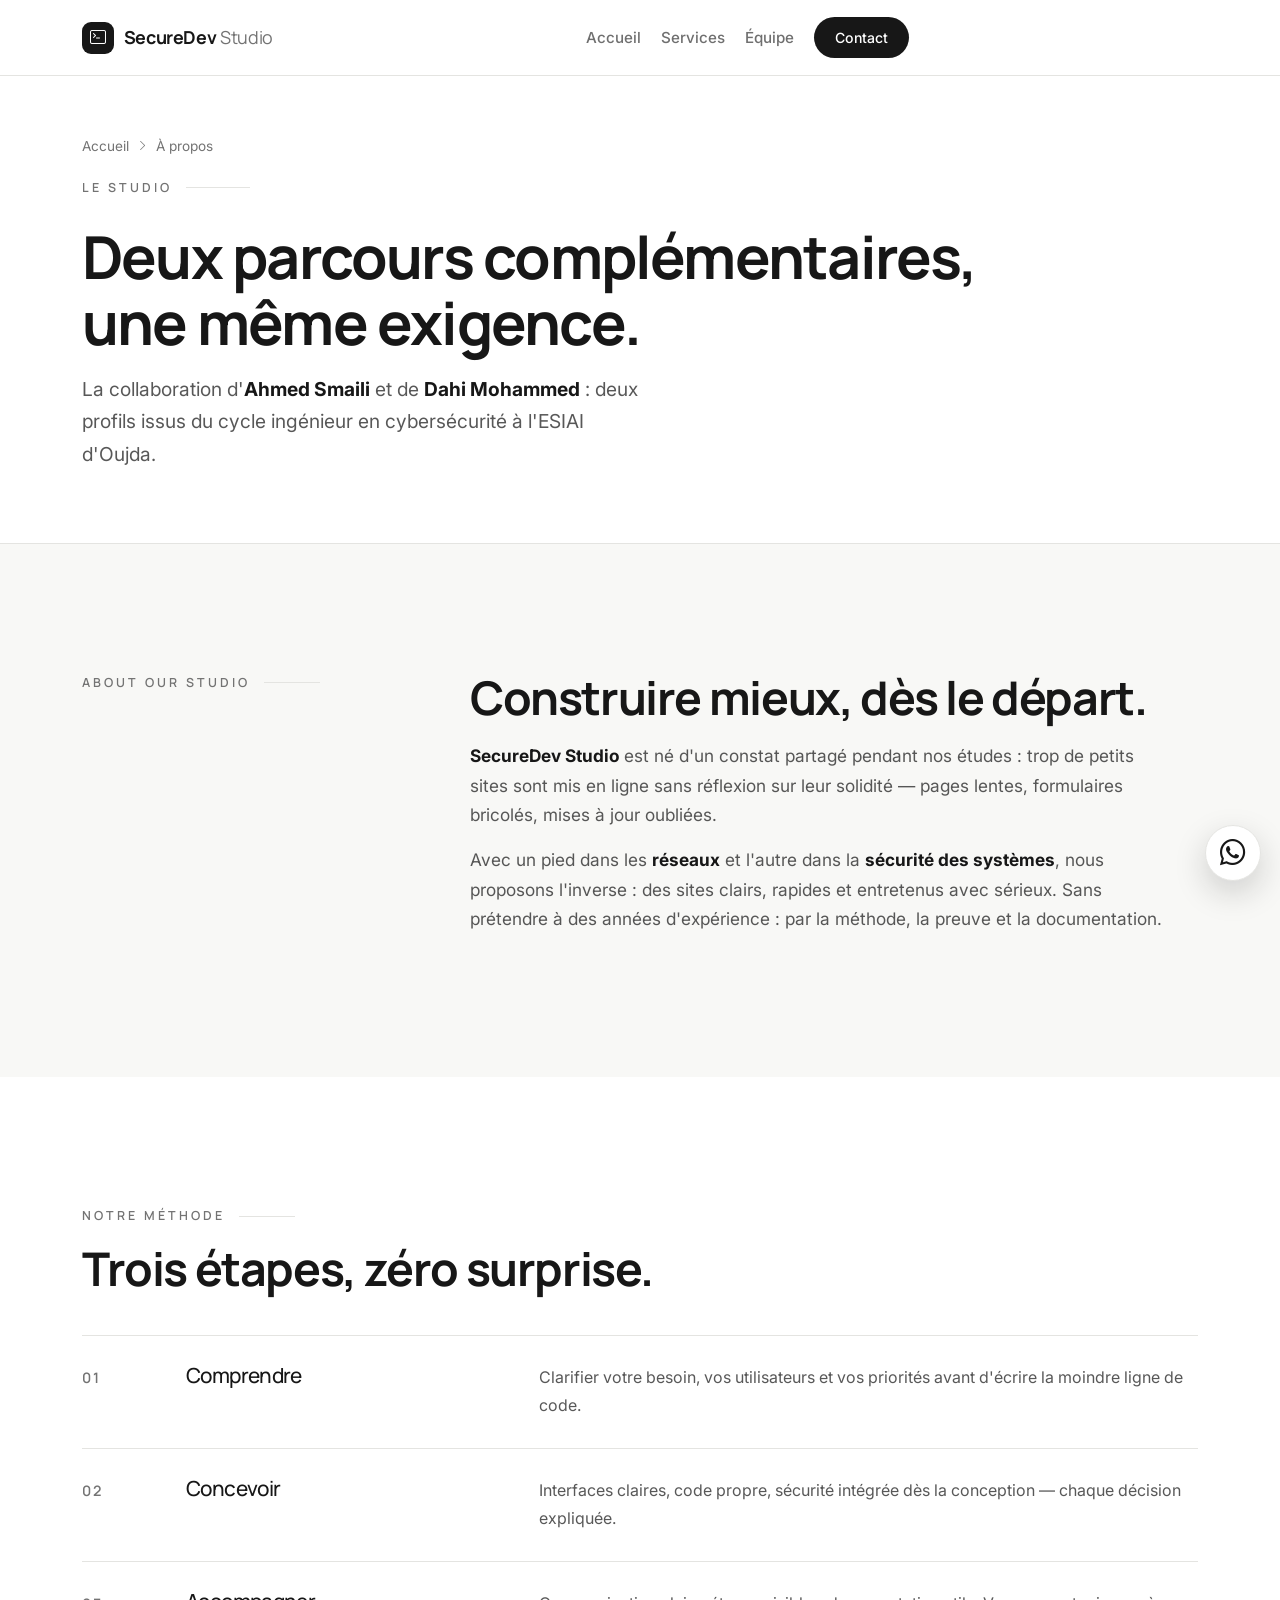
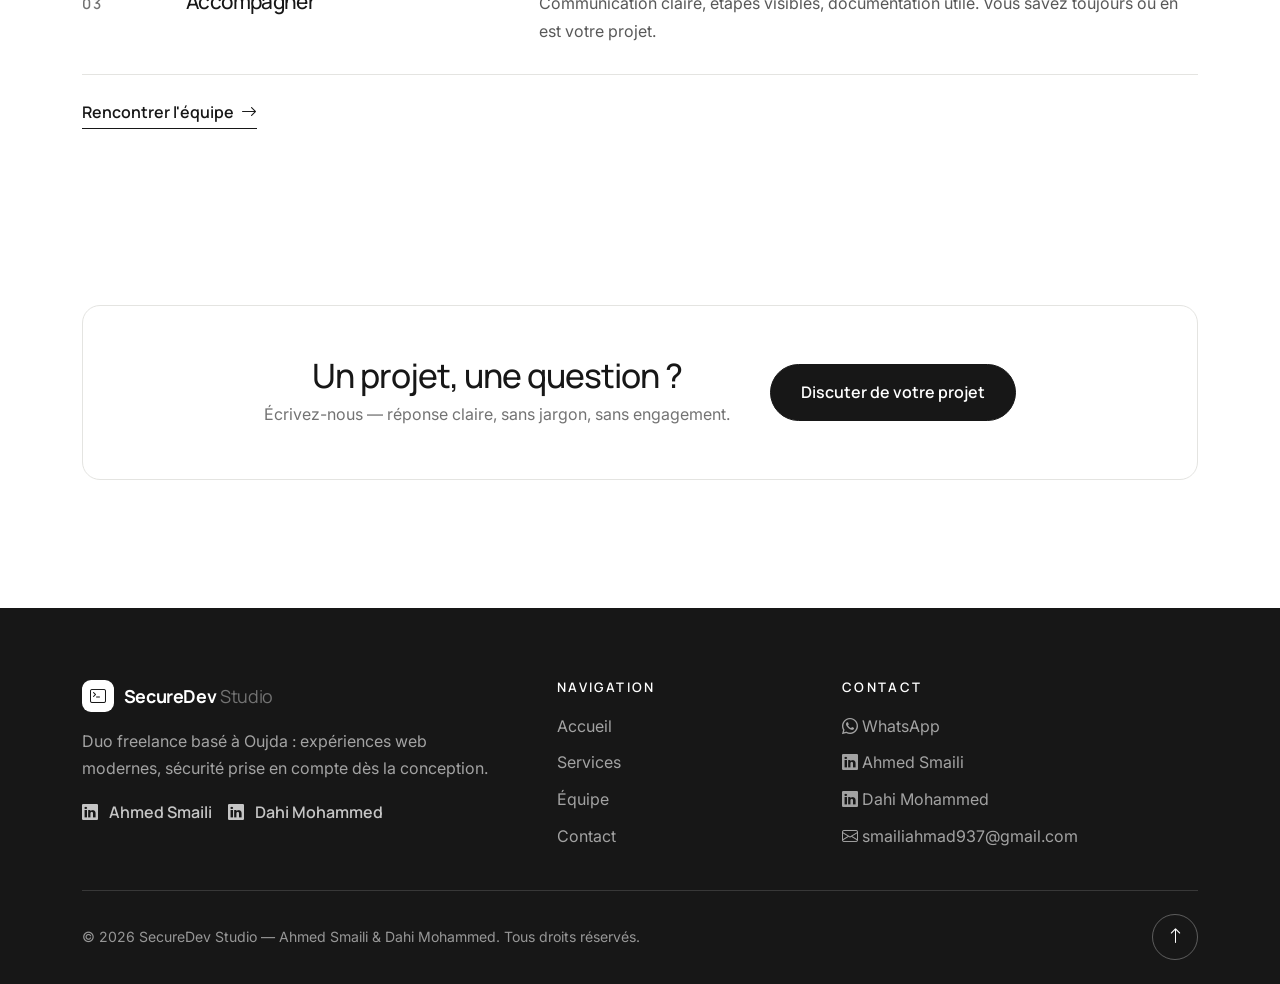
==== a-propos.html @ 1e7a8685 "Add complete website" ====
<!DOCTYPE html>
<html lang="fr">
<head>
  <meta charset="UTF-8" />
  <meta name="viewport" content="width=device-width, initial-scale=1.0" />
  <title>À propos — SecureDev Studio | Ahmed Smaili & Dahi Mohammed</title>
  <meta name="description" content="Découvrez SecureDev Studio : la collaboration d'Ahmed Smaili et Dahi Mohammed, duo basé à Oujda. Notre méthode : comprendre, concevoir, accompagner." />
  <meta name="theme-color" content="#FFFFFF" />
  <link rel="preconnect" href="https://fonts.googleapis.com" />
  <link rel="preconnect" href="https://fonts.gstatic.com" crossorigin />
  <link href="https://fonts.googleapis.com/css2?family=Manrope:wght@400;500;600;700&family=Inter:wght@400;500;600&display=swap" rel="stylesheet" />
  <link href="https://cdn.jsdelivr.net/npm/bootstrap@5.3.3/dist/css/bootstrap.min.css" rel="stylesheet" integrity="sha384-QWTKZyjpPEjISv5WaRU9OFeRpok6YctnYmDr5pNlyT2bRjXh0JMhjY6hW+ALEwIH" crossorigin="anonymous" />
  <link href="https://cdn.jsdelivr.net/npm/bootstrap-icons@1.11.3/font/bootstrap-icons.min.css" rel="stylesheet" />
  <link rel="stylesheet" href="css/style.css?v=5" />
  <link rel="icon" type="image/svg+xml" href="data:image/svg+xml,%3Csvg xmlns='http://www.w3.org/2000/svg' viewBox='0 0 32 32'%3E%3Crect width='32' height='32' rx='8' fill='%23171717'/%3E%3Cpath d='M16 6l8 3v6c0 5-3.5 8.5-8 11-4.5-2.5-8-6-8-11V9z' fill='none' stroke='%23FFFFFF' stroke-width='2' stroke-linejoin='round'/%3E%3C/svg%3E" />
</head>
<body data-page="a-propos">
  <a class="skip-link" href="#contenu">Aller au contenu principal</a>

  <header>
    <nav id="mainNav" class="navbar navbar-expand-xl navbar-light fixed-top sd-nav" aria-label="Navigation principale">
      <div class="container">
        <a class="navbar-brand sd-logo" href="index.html" aria-label="SecureDev Studio — Accueil">
          <span class="sd-logo-mark" aria-hidden="true"><i class="bi bi-terminal"></i></span>
          <span class="sd-logo-text">SecureDev <strong>Studio</strong></span>
        </a>
        <button class="navbar-toggler sd-toggler" type="button" data-bs-toggle="collapse" data-bs-target="#navMenu"
          aria-controls="navMenu" aria-expanded="false" aria-label="Ouvrir le menu de navigation">
          <span class="navbar-toggler-icon"></span>
        </button>
        <div class="collapse navbar-collapse" id="navMenu">
          <ul class="navbar-nav mx-auto align-items-xl-center">
            <li class="nav-item"><a class="nav-link" data-nav="index" href="index.html">Accueil</a></li>
            <li class="nav-item"><a class="nav-link" data-nav="services" href="services.html">Services</a></li>
            <li class="nav-item"><a class="nav-link" data-nav="equipe" href="equipe.html">Équipe</a></li>
            <li class="nav-item ms-xl-2 mt-2 mt-xl-0">
              <a class="nav-link sd-cta" data-nav="contact" href="contact.html">Contact</a>
            </li>
          </ul>
        </div>
      </div>
    </nav>
  </header>

  <main id="contenu">
    <section class="sd-page-hero" aria-labelledby="page-title">
      <div class="container">
        <p class="sd-crumbs reveal"><a href="index.html">Accueil</a> <i class="bi bi-chevron-right" aria-hidden="true"></i> <span>À propos</span></p>
        <p class="sd-section-label reveal">Le studio</p>
        <h1 id="page-title" class="sd-page-title reveal">Deux parcours complémentaires, une même exigence.</h1>
        <p class="sd-lead reveal">La collaboration d'<strong>Ahmed Smaili</strong> et de <strong>Dahi Mohammed</strong> : deux profils issus du cycle ingénieur en cybersécurité à l'ESIAI d'Oujda.</p>
      </div>
    </section>

    <section class="sd-section sd-section--cream" aria-labelledby="histoire-title">
      <div class="container">
        <div class="row g-5">
          <div class="col-lg-4">
            <p class="sd-kicker reveal">About our studio</p>
          </div>
          <div class="col-lg-8">
            <h2 id="histoire-title" class="sd-h2 reveal">Construire mieux, dès le départ.</h2>
            <p class="sd-section-intro reveal"><strong>SecureDev Studio</strong> est né d'un constat partagé pendant nos études : trop de petits sites sont mis en ligne sans réflexion sur leur solidité — pages lentes, formulaires bricolés, mises à jour oubliées.</p>
            <p class="sd-section-intro reveal">Avec un pied dans les <strong>réseaux</strong> et l'autre dans la <strong>sécurité des systèmes</strong>, nous proposons l'inverse : des sites clairs, rapides et entretenus avec sérieux. Sans prétendre à des années d'expérience : par la méthode, la preuve et la documentation.</p>
          </div>
        </div>
      </div>
    </section>

    <section class="sd-section sd-section--white" aria-labelledby="methode-title">
      <div class="container">
        <p class="sd-kicker reveal">Notre méthode</p>
        <h2 id="methode-title" class="sd-h2 reveal">Trois étapes, zéro surprise.</h2>
        <ol class="sd-rows">
          <li class="sd-row reveal">
            <span class="sd-row-num" aria-hidden="true">01</span>
            <h3>Comprendre</h3>
            <p>Clarifier votre besoin, vos utilisateurs et vos priorités avant d'écrire la moindre ligne de code.</p>
          </li>
          <li class="sd-row reveal">
            <span class="sd-row-num" aria-hidden="true">02</span>
            <h3>Concevoir</h3>
            <p>Interfaces claires, code propre, sécurité intégrée dès la conception — chaque décision expliquée.</p>
          </li>
          <li class="sd-row reveal">
            <span class="sd-row-num" aria-hidden="true">03</span>
            <h3>Accompagner</h3>
            <p>Communication claire, étapes visibles, documentation utile. Vous savez toujours où en est votre projet.</p>
          </li>
        </ol>
        <a href="equipe.html" class="sd-link reveal mt-4">Rencontrer l'équipe <i class="bi bi-arrow-right" aria-hidden="true"></i></a>
      </div>
    </section>

    <section class="sd-band" aria-label="Appel à l'action">
      <div class="container">
        <div class="sd-band-box reveal">
          <div>
            <h2>Un projet, une question ?</h2>
            <p>Écrivez-nous — réponse claire, sans jargon, sans engagement.</p>
          </div>
          <a href="contact.html" class="btn-ink">Discuter de votre projet</a>
        </div>
      </div>
    </section>
  </main>

  <footer class="sd-footer">
    <div class="container">
      <div class="row g-4">
        <div class="col-md-5">
          <a class="sd-logo" href="index.html" aria-label="SecureDev Studio — retour à l'accueil">
            <span class="sd-logo-mark" aria-hidden="true"><i class="bi bi-terminal"></i></span>
            <span class="sd-logo-text">SecureDev <strong>Studio</strong></span>
          </a>
          <p class="sd-footer-desc">Duo freelance basé à Oujda : expériences web modernes, sécurité prise en compte dès la conception.</p>
          <div class="d-flex flex-wrap gap-3">
            <a class="sd-link" data-linkedin="ahmed" href="https://www.linkedin.com/in/ahmed-smaili-bb48883aa/" target="_blank" rel="noopener noreferrer"><i class="bi bi-linkedin me-1" aria-hidden="true"></i>Ahmed Smaili</a>
            <a class="sd-link" data-linkedin="dahi" href="https://www.linkedin.com/in/dahi-mohammed-567b962b5/" target="_blank" rel="noopener noreferrer"><i class="bi bi-linkedin me-1" aria-hidden="true"></i>Dahi Mohammed</a>
          </div>
        </div>
        <div class="col-6 col-md-3">
          <h3 class="sd-footer-title">Navigation</h3>
          <ul class="sd-footer-links">
            <li><a href="index.html">Accueil</a></li>
            <li><a href="services.html">Services</a></li>
            <li><a href="equipe.html">Équipe</a></li>
            <li><a href="contact.html">Contact</a></li>
          </ul>
        </div>
        <div class="col-6 col-md-4">
          <h3 class="sd-footer-title">Contact</h3>
          <ul class="sd-footer-links">
            <li><a data-whatsapp href="https://wa.me/212600000000" target="_blank" rel="noopener noreferrer"><i class="bi bi-whatsapp me-1" aria-hidden="true"></i>WhatsApp</a></li>
            <li><a data-linkedin="ahmed" href="https://www.linkedin.com/in/ahmed-smaili-bb48883aa/" target="_blank" rel="noopener noreferrer"><i class="bi bi-linkedin me-1" aria-hidden="true"></i>Ahmed Smaili</a></li>
            <li><a data-linkedin="dahi" href="https://www.linkedin.com/in/dahi-mohammed-567b962b5/" target="_blank" rel="noopener noreferrer"><i class="bi bi-linkedin me-1" aria-hidden="true"></i>Dahi Mohammed</a></li>
            <li><a data-email-link href="mailto:smailiahmad937@gmail.com"><i class="bi bi-envelope me-1" aria-hidden="true"></i><span data-email-text>smailiahmad937@gmail.com</span></a></li>
          </ul>
        </div>
      </div>
      <div class="sd-footer-bottom">
        <p>© <span id="year">2026</span> SecureDev Studio — Ahmed Smaili &amp; Dahi Mohammed. Tous droits réservés.</p>
        <button id="backToTop" class="sd-top" type="button" aria-label="Retour en haut de page"><i class="bi bi-arrow-up" aria-hidden="true"></i></button>
      </div>
    </div>
  </footer>

  <a class="sd-wa-float" data-whatsapp href="https://wa.me/212600000000" target="_blank" rel="noopener noreferrer" aria-label="Discuter sur WhatsApp">
    <i class="bi bi-whatsapp" aria-hidden="true"></i>
  </a>

  <script src="https://cdn.jsdelivr.net/npm/bootstrap@5.3.3/dist/js/bootstrap.bundle.min.js" integrity="sha384-YvpcrYf0tY3lHB60NNkmXc5s9fDVZLESaAA55NDzOxhy9GkcIdslK1eN7N6jIeHz" crossorigin="anonymous"></script>
  <script src="js/main.js?v=5"></script>
</body>
</html>
---- css/style.css ----
/* ============================================================
   SecureDev Studio — style.css · WHITE PREMIUM v4
   Studio créatif suisse : blanc dominant, éditorial, lumineux.
   Palette stricte : #FFFFFF / #F8F8F6 / #F1F1EF
                     #E4E4E1 / #737373 / #171717
   Titres : Manrope · Texte : Inter
   ============================================================ */

:root {
  --paper: #ffffff;
  --cream: #f8f8f6;
  --mist: #f1f1ef;
  --line: #e4e4e1;
  --mut: #737373;
  --ink: #171717;
  --ink-soft: rgba(23, 23, 23, 0.72);
  --radius: 14px;
  --font-title: "Manrope", system-ui, sans-serif;
  --font-body: "Inter", system-ui, -apple-system, sans-serif;
  --nav-h: 76px;
  --section-pad: clamp(5rem, 10vw, 8.5rem);
}

* { box-sizing: border-box; }

html { scroll-behavior: smooth; scroll-padding-top: calc(var(--nav-h) + 16px); }

body {
  margin: 0;
  background: var(--paper);
  color: var(--ink);
  font-family: var(--font-body);
  line-height: 1.7;
  overflow-x: hidden;
  -webkit-font-smoothing: antialiased;
}

h1, h2, h3, h4 { font-family: var(--font-title); line-height: 1.12; letter-spacing: -0.03em; text-wrap: balance; }
p { overflow-wrap: break-word; }
img { max-width: 100%; display: block; }
a { color: inherit; }

a:focus-visible, button:focus-visible, input:focus-visible, select:focus-visible, textarea:focus-visible {
  outline: 2px solid var(--ink);
  outline-offset: 3px;
  border-radius: 6px;
}

.skip-link {
  position: absolute;
  left: 1rem;
  top: -100px;
  z-index: 2000;
  background: var(--ink);
  color: var(--paper);
  padding: 0.6rem 1rem;
  border-radius: 8px;
  font-weight: 600;
  transition: top 0.2s ease;
}
.skip-link:focus { top: 0.75rem; }

/* ---------- Boutons ---------- */
.btn-ink, .btn-outline {
  display: inline-flex;
  align-items: center;
  justify-content: center;
  gap: 0.55rem;
  border-radius: 999px;
  font-family: var(--font-title);
  font-weight: 600;
  font-size: 1rem;
  padding: 0.9rem 1.9rem;
  text-decoration: none;
  cursor: pointer;
  transition: background 0.25s ease, color 0.25s ease, border-color 0.25s ease, transform 0.25s ease, box-shadow 0.25s ease;
}
.btn-ink { background: var(--ink); color: var(--paper); border: 1px solid var(--ink); }
.btn-ink:hover, .btn-ink:focus-visible { background: transparent; color: var(--ink); transform: translateY(-2px); box-shadow: 0 14px 30px rgba(23, 23, 23, 0.14); }
.btn-outline { background: var(--paper); color: var(--ink); border: 1px solid var(--line); }
.btn-outline:hover, .btn-outline:focus-visible { border-color: var(--ink); transform: translateY(-2px); box-shadow: 0 14px 30px rgba(23, 23, 23, 0.1); }

/* ---------- Navigation blanche ---------- */
.sd-nav {
  background: rgba(255, 255, 255, 0.86);
  backdrop-filter: blur(16px);
  -webkit-backdrop-filter: blur(16px);
  border-bottom: 1px solid var(--line);
  min-height: var(--nav-h);
}
.sd-logo { display: inline-flex; align-items: center; gap: 0.6rem; text-decoration: none; color: var(--ink); font-family: var(--font-title); font-weight: 700; font-size: 1.12rem; letter-spacing: -0.02em; }
.sd-logo:hover { color: var(--ink); }
.sd-logo-mark {
  display: inline-flex;
  align-items: center;
  justify-content: center;
  width: 32px;
  height: 32px;
  background: var(--ink);
  color: var(--paper);
  border-radius: 9px;
  font-size: 1rem;
}
.sd-logo-text strong { font-weight: 400; color: var(--mut); }
.sd-nav .nav-link { color: var(--ink); opacity: 0.62; font-size: 0.95rem; font-weight: 500; padding: 0.5rem 0.8rem; transition: opacity 0.2s ease; }
.sd-nav .nav-link:hover { opacity: 1; color: var(--ink); }
.sd-nav .nav-link.active { opacity: 1; color: var(--ink); font-weight: 600; }
.sd-cta { background: var(--ink); color: var(--paper) !important; opacity: 1 !important; border-radius: 999px; padding: 0.55rem 1.3rem !important; font-size: 0.88rem !important; font-weight: 600; }
.sd-cta:hover { background: var(--paper); color: var(--ink) !important; box-shadow: inset 0 0 0 1px var(--ink); }
.sd-toggler { border-color: var(--line); border-radius: 8px; }
.sd-toggler .navbar-toggler-icon { filter: grayscale(1) brightness(0.4); }

/* ---------- Hero éditorial blanc ---------- */
.sd-hero { background: var(--paper); padding: calc(var(--nav-h) + 4rem) 0 var(--section-pad); position: relative; overflow: hidden; }
.sd-hero-grid { display: grid; grid-template-columns: 1.05fr 0.95fr; gap: clamp(2.5rem, 6vw, 5rem); align-items: center; }
.sd-section-label { display: flex; align-items: center; gap: 0.9rem; font-family: var(--font-title); font-size: 0.78rem; font-weight: 600; letter-spacing: 0.24em; text-transform: uppercase; color: var(--mut); margin-bottom: 1.6rem; }
.sd-section-label::after { content: ""; height: 1px; width: 4rem; background: var(--line); }
.sd-hero-title { color: var(--ink); font-size: clamp(2.6rem, 6.5vw, 4.9rem); font-weight: 700; line-height: 1.04; margin-bottom: 1.4rem; }
.sd-hero-title .sd-thin { font-weight: 400; color: var(--mut); }
.sd-lead { color: var(--ink-soft); font-size: clamp(1.02rem, 1.5vw, 1.2rem); max-width: 36rem; }
.sd-lead strong { color: var(--ink); }
.sd-hero-ctas { display: flex; flex-wrap: wrap; justify-content: center; gap: 0.9rem; margin: 2.2rem auto 0; max-width: 36rem; }
.sd-availability { display: inline-flex; align-items: center; gap: 0.55rem; font-size: 0.85rem; font-weight: 500; color: var(--ink-soft); border: 1px solid var(--line); border-radius: 999px; padding: 0.45rem 1rem; margin-bottom: 1.5rem; background: var(--paper); }
.sd-dot { width: 8px; height: 8px; border-radius: 50%; background: var(--ink); flex: 0 0 auto; animation: pulse 2.4s ease-in-out infinite; }
@keyframes pulse { 0%, 100% { opacity: 1; } 50% { opacity: 0.3; } }
.sd-scroll-cue { display: inline-flex; align-items: center; gap: 0.7rem; margin-top: 3rem; color: var(--mut); text-decoration: none; font-size: 0.76rem; letter-spacing: 0.24em; text-transform: uppercase; font-weight: 600; }
.sd-scroll-cue::after { content: ""; width: 1px; height: 2.6rem; background: var(--mut); display: block; animation: cue 1.9s ease-in-out infinite; }
@keyframes cue { 0% { transform: scaleY(0); transform-origin: top; } 45% { transform: scaleY(1); transform-origin: top; } 55% { transform: scaleY(1); transform-origin: bottom; } 100% { transform: scaleY(0); transform-origin: bottom; } }

/* Composition abstraite : maquette + code + géométrie */
.sd-visual { position: relative; margin: 0; min-height: 480px; }
.sd-browser {
  position: absolute;
  top: 0;
  left: 0;
  right: 12%;
  background: var(--paper);
  border: 1px solid var(--line);
  border-radius: var(--radius);
  box-shadow: 0 30px 70px rgba(23, 23, 23, 0.1);
  overflow: hidden;
}
.sd-browser-bar { display: flex; align-items: center; gap: 0.4rem; padding: 0.7rem 1rem; border-bottom: 1px solid var(--line); }
.sd-browser-bar i { width: 10px; height: 10px; border-radius: 50%; background: var(--line); font-style: normal; }
.sd-browser-bar i:first-child { background: var(--ink); }
.sd-browser-url { flex: 1; margin-left: 0.5rem; font-size: 0.75rem; color: var(--mut); background: var(--cream); border-radius: 6px; padding: 0.25rem 0.7rem; }
.sd-browser-body { padding: 1.2rem; display: grid; gap: 0.6rem; }
.sd-bar { height: 12px; border-radius: 6px; background: var(--mist); }
.sd-bar--title { height: 20px; width: 62%; background: var(--ink); }
.sd-bar--mid { width: 88%; }
.sd-bar--short { width: 45%; }
.sd-bar--btn { height: 30px; width: 34%; border-radius: 999px; background: var(--ink); margin-top: 0.4rem; }
.sd-code {
  position: absolute;
  bottom: 6%;
  right: 0;
  width: 52%;
  background: var(--ink);
  color: var(--paper);
  border-radius: var(--radius);
  padding: 1.1rem 1.2rem;
  font-family: ui-monospace, "Cascadia Code", Consolas, monospace;
  font-size: 0.74rem;
  line-height: 1.9;
  box-shadow: 0 30px 70px rgba(23, 23, 23, 0.22);
}
.sd-code span { display: block; white-space: nowrap; overflow: hidden; }
.sd-code .k { color: var(--paper); font-weight: 700; }
.sd-code .c { color: var(--mut); }
.sd-code .s { color: var(--paper); opacity: 0.75; }
.sd-shape-circle {
  position: absolute;
  top: 8%;
  right: 2%;
  width: 110px;
  height: 110px;
  border: 1px solid var(--ink);
  opacity: 0.25;
  border-radius: 50%;
}
.sd-shape-plus { position: absolute; bottom: 0; left: 6%; font-family: var(--font-title); font-size: 2rem; font-weight: 300; color: var(--ink); opacity: 0.3; }
.sd-float-badge {
  position: absolute;
  top: 44%;
  left: -2%;
  display: inline-flex;
  align-items: center;
  gap: 0.5rem;
  background: var(--paper);
  border: 1px solid var(--line);
  border-radius: 999px;
  padding: 0.5rem 1rem;
  font-size: 0.8rem;
  font-weight: 600;
  box-shadow: 0 16px 40px rgba(23, 23, 23, 0.12);
  animation: floaty 5s ease-in-out infinite;
}
.sd-float-badge i { color: var(--ink); }
@keyframes floaty { 0%, 100% { transform: translateY(0); } 50% { transform: translateY(-9px); } }

/* ---------- Hero compact pages internes ---------- */
.sd-page-hero { background: var(--paper); border-bottom: 1px solid var(--line); padding: calc(var(--nav-h) + 3.5rem) 0 3.5rem; }
.sd-page-title { color: var(--ink); font-size: clamp(2.2rem, 5.5vw, 3.7rem); font-weight: 700; margin-bottom: 1rem; }
.sd-crumbs { display: inline-flex; align-items: center; gap: 0.5rem; font-size: 0.85rem; color: var(--mut); margin-bottom: 1.2rem; }
.sd-crumbs a { color: var(--mut); text-decoration: none; }
.sd-crumbs a:hover { color: var(--ink); }
.sd-crumbs i { font-size: 0.7rem; }

/* ---------- Sections ---------- */
.sd-section { padding: var(--section-pad) 0; }
.sd-section--white { background: var(--paper); }
.sd-section--cream { background: var(--cream); }
.sd-section--mist { background: var(--mist); }
.sd-kicker { display: flex; align-items: center; gap: 0.9rem; font-family: var(--font-title); font-size: 0.78rem; font-weight: 600; letter-spacing: 0.24em; text-transform: uppercase; color: var(--mut); margin-bottom: 1rem; }
.sd-kicker::after { content: ""; height: 1px; width: 3.5rem; background: var(--line); }
.sd-kicker--center { justify-content: center; }
.sd-h2 { color: var(--ink); font-size: clamp(1.9rem, 4vw, 2.9rem); font-weight: 700; margin-bottom: 1.1rem; }
.sd-section-intro { color: var(--ink-soft); max-width: 44rem; font-size: 1.08rem; }
.sd-section-intro strong { color: var(--ink); }

/* Grille expertises : numéro + icône + hairline */
.sd-exp-grid { display: grid; grid-template-columns: repeat(4, 1fr); gap: 0; margin-top: 3rem; border-top: 1px solid var(--line); }
.sd-exp { padding: 1.8rem 1.5rem 2rem 0; border-bottom: 1px solid var(--line); margin-right: 1.5rem; transition: background 0.25s ease, transform 0.25s ease; }
.sd-exp:hover { background: var(--cream); transform: translateY(-4px); }
.sd-exp-num { font-family: var(--font-title); font-size: 0.8rem; font-weight: 600; letter-spacing: 0.18em; color: var(--mut); }
.sd-exp-icon {
  width: 46px; height: 46px; margin: 1.1rem 0;
  display: inline-flex; align-items: center; justify-content: center;
  font-size: 1.25rem; color: var(--ink);
  border: 1px solid var(--ink); border-radius: 50%;
}
.sd-exp h3 { font-size: 1.15rem; margin: 0 0 0.5rem; color: var(--ink); }
.sd-exp p { font-size: 0.92rem; color: var(--mut); margin: 0; }
.sd-exp--card { background: var(--paper); border: 1px solid var(--line); border-radius: var(--radius); padding: 1.8rem; margin: 0; }
.sd-exp--card:hover { background: var(--paper); box-shadow: 0 20px 50px rgba(23, 23, 23, 0.08); }

/* Lignes éditoriales */
.sd-rows { margin: 2.5rem 0 0; padding: 0; list-style: none; border-top: 1px solid var(--line); }
.sd-row { display: grid; grid-template-columns: 5rem 1fr 2fr; gap: 1.5rem; align-items: baseline; padding: 1.8rem 0; border-bottom: 1px solid var(--line); }
.sd-row-num { font-family: var(--font-title); font-size: 0.9rem; font-weight: 600; letter-spacing: 0.14em; color: var(--mut); }
.sd-row h3 { margin: 0; font-size: 1.3rem; color: var(--ink); }
.sd-row p { margin: 0; color: var(--ink-soft); }

/* ---------- Cartes claires ---------- */
.sd-card { background: var(--paper); border: 1px solid var(--line); border-radius: var(--radius); padding: 2rem; height: 100%; transition: transform 0.25s ease, box-shadow 0.25s ease, border-color 0.25s ease; }
.sd-card:hover { transform: translateY(-6px); border-color: var(--ink); box-shadow: 0 24px 60px rgba(23, 23, 23, 0.1); }
.sd-card-tag { font-family: var(--font-title); font-size: 0.76rem; font-weight: 600; letter-spacing: 0.18em; text-transform: uppercase; color: var(--mut); margin-bottom: 0.5rem; }
.sd-card h3 { color: var(--ink); }
.sd-card-desc { font-size: 0.97rem; color: var(--ink-soft); }
.sd-note { font-size: 0.87rem; color: var(--mut); border-top: 1px solid var(--line); padding-top: 1rem; margin: 1.2rem 0 0; }
.sd-note i { margin-right: 0.3rem; }
.sd-deliverable { font-size: 0.9rem; border-top: 1px solid var(--line); padding-top: 0.9rem; margin-top: 1rem; color: var(--ink-soft); }
.sd-deliverable strong { color: var(--ink); }
.sd-link { font-family: var(--font-title); font-weight: 600; color: var(--ink); display: inline-flex; align-items: center; gap: 0.45rem; margin-top: 1.1rem; text-decoration: none; width: fit-content; border-bottom: 1px solid var(--ink); padding-bottom: 2px; }
.sd-link i { transition: transform 0.2s ease; }
.sd-link:hover i { transform: translateX(5px); }

/* Pastilles techniques */
.sd-tech { margin-top: 2.5rem; border: 1px solid var(--line); border-radius: var(--radius); padding: 1.8rem; background: var(--paper); }
.sd-tech-title { font-size: 1.05rem; color: var(--ink); display: flex; align-items: center; gap: 0.6rem; flex-wrap: wrap; margin: 0 0 1rem; }
.sd-tech-title small { font-family: var(--font-body); font-weight: 400; font-size: 0.82rem; color: var(--mut); }
.sd-tech-list { list-style: none; padding: 0; margin: 0; display: flex; flex-wrap: wrap; gap: 0.55rem; }
.sd-tech-list li { font-size: 0.86rem; font-weight: 500; color: var(--ink); border: 1px solid var(--line); border-radius: 999px; padding: 0.4rem 0.95rem; transition: background 0.2s ease, color 0.2s ease; }
.sd-tech-list li:hover { background: var(--ink); color: var(--paper); }
.sd-tech-todo { border-style: dashed !important; color: var(--mut) !important; }
.sd-tech-todo:hover { background: transparent !important; color: var(--mut) !important; }

/* ---------- Équipe : grandes cartes blanches ---------- */
.sd-member { display: flex; flex-direction: column; }
.sd-portrait {
  width: 104px; height: 104px; border-radius: 26px;
  display: flex; align-items: center; justify-content: center;
  background: var(--mist); border: 1px solid var(--line);
  font-family: var(--font-title); font-weight: 700; font-size: 1.8rem; color: var(--ink);
  margin-bottom: 1.2rem;
}
.sd-member h3 { font-size: 1.5rem; margin: 0; color: var(--ink); }
.sd-role { display: inline-block; font-family: var(--font-title); font-size: 0.84rem; font-weight: 600; color: var(--ink-soft); border-bottom: 2px solid var(--ink); padding-bottom: 2px; margin: 0.4rem 0 0.8rem; }
.sd-edu { color: var(--ink-soft); font-size: 0.88rem; margin: 0.25rem 0; }
.sd-edu i { margin-right: 0.35rem; }
.sd-src { font-size: 0.76rem; color: var(--mut); }
.sd-tags { list-style: none; padding: 0; margin: 0.9rem 0 0.4rem; display: flex; flex-wrap: wrap; gap: 0.5rem; }
.sd-tags li { font-size: 0.82rem; font-weight: 500; border: 1px solid var(--line); border-radius: 999px; padding: 0.32rem 0.85rem; color: var(--ink-soft); }
.sd-tags--small li { font-size: 0.78rem; padding: 0.25rem 0.7rem; }
.sd-member-actions { display: grid; gap: 0.7rem; margin-top: 1.3rem; }
.sd-member-actions .btn-ink, .sd-member-actions .btn-outline { width: 100%; }
.sd-placeholder-note { color: var(--mut); font-size: 0.88rem; margin-top: 1.8rem; text-align: center; }
.sd-placeholder-note code, .sd-contact-box code { background: var(--mist); color: var(--ink); padding: 0.1rem 0.4rem; border-radius: 4px; font-size: 0.85em; }

/* ---------- Services : lignes horizontales ---------- */
.sd-service-rows { margin-top: 2.5rem; border-top: 1px solid var(--ink); }
.sd-service-row {
  display: grid;
  grid-template-columns: 4rem 1fr auto;
  gap: 1.5rem;
  align-items: center;
  padding: 2rem 1rem;
  border-bottom: 1px solid var(--line);
  text-decoration: none;
  color: var(--ink);
  transition: background 0.25s ease, padding 0.25s ease;
}
.sd-service-row:hover { background: var(--cream); color: var(--ink); }
.sd-service-row .sd-row-num { font-size: 0.95rem; }
.sd-service-row h3 { margin: 0 0 0.3rem; font-size: 1.45rem; }
.sd-service-row p { margin: 0; color: var(--mut); font-size: 0.96rem; max-width: 40rem; }
.sd-service-arrow {
  width: 52px; height: 52px; border: 1px solid var(--line); border-radius: 50%;
  display: inline-flex; align-items: center; justify-content: center;
  font-size: 1.2rem; opacity: 0; transform: translateX(-10px);
  transition: opacity 0.25s ease, transform 0.25s ease, background 0.25s ease, color 0.25s ease;
}
.sd-service-row:hover .sd-service-arrow { opacity: 1; transform: none; background: var(--ink); color: var(--paper); border-color: var(--ink); }

/* ---------- Portfolio : grille éditoriale asymétrique ---------- */
.sd-works { display: grid; grid-template-columns: repeat(12, 1fr); gap: 1.5rem; margin-top: 3rem; }
.sd-work { display: flex; flex-direction: column; }
.sd-work--a { grid-column: span 7; }
.sd-work--b { grid-column: span 5; }
.sd-work--c { grid-column: span 5; }
.sd-work--cta { grid-column: span 7; }
.sd-work-figure { margin: 0; overflow: hidden; border-radius: var(--radius); border: 1px solid var(--line); background: var(--paper); }
.sd-work-figure img { width: 100%; aspect-ratio: 16 / 10; object-fit: cover; filter: grayscale(1) contrast(1.04) brightness(1.02); transition: transform 0.5s ease; }
.sd-work:hover .sd-work-figure img { transform: scale(1.03); }
.sd-work-figure--css { aspect-ratio: 16 / 10; display: flex; align-items: center; justify-content: center; background:
  linear-gradient(var(--line) 1px, transparent 1px),
  linear-gradient(90deg, var(--line) 1px, transparent 1px),
  var(--paper); background-size: 32px 32px; }
.sd-work-figure--css span { font-family: var(--font-title); font-size: 4rem; font-weight: 700; color: transparent; -webkit-text-stroke: 1.5px var(--ink); }
.sd-work-body { padding: 1.2rem 0.2rem 0; }
.sd-work-body h3 { font-size: 1.3rem; margin: 0 0 0.3rem; color: var(--ink); }
.sd-work-body p { color: var(--mut); font-size: 0.95rem; margin: 0 0 0.4rem; }
.sd-work-cta { background: var(--ink); color: var(--paper); border-radius: var(--radius); padding: 2.5rem; display: flex; flex-direction: column; justify-content: center; height: 100%; min-height: 280px; }
.sd-work-cta h3 { color: var(--paper); font-size: 1.7rem; margin: 0 0 0.6rem; }
.sd-work-cta p { color: var(--paper); opacity: 0.7; margin: 0 0 1.4rem; }
.sd-work-cta .btn-outline { background: transparent; color: var(--paper); border-color: rgba(255, 255, 255, 0.5); align-self: flex-start; }
.sd-work-cta .btn-outline:hover { background: var(--paper); color: var(--ink); border-color: var(--paper); }

/* ---------- Bandeau défilant clair ---------- */
.sd-marquee { overflow: hidden; border-top: 1px solid var(--line); border-bottom: 1px solid var(--line); background: var(--paper); padding: 1.1rem 0; white-space: nowrap; }
.sd-marquee-track { display: inline-flex; gap: 3rem; padding-right: 3rem; animation: marquee 30s linear infinite; }
.sd-marquee-track span { font-family: var(--font-title); font-size: 0.85rem; font-weight: 600; letter-spacing: 0.24em; text-transform: uppercase; color: var(--ink); }
.sd-marquee-track span b { color: var(--mut); font-weight: 400; margin-right: 3rem; }
@keyframes marquee { to { transform: translateX(-50%); } }

/* ---------- Bandeau CTA ---------- */
.sd-band { padding: 3rem 0 var(--section-pad); background: var(--paper); }
.sd-band--tint { background: var(--cream); }
.sd-band-box { display: flex; align-items: center; justify-content: center; text-align: center; gap: 1.5rem 2.5rem; flex-wrap: wrap; border: 1px solid var(--line); border-radius: 18px; padding: clamp(2.2rem, 5vw, 3.2rem); background: var(--paper); }
.sd-band-box h2 { color: var(--ink); font-size: clamp(1.5rem, 2.8vw, 2.1rem); margin-bottom: 0.4rem; }
.sd-band-box p { color: var(--mut); margin: 0; }

/* ---------- Contact ---------- */
.sd-contact { background: var(--paper); padding-top: calc(var(--nav-h) + var(--section-pad)); }
.sd-contact-box { border: 1px solid var(--line); border-radius: 18px; padding: clamp(2rem, 5vw, 3.2rem); background: var(--paper); box-shadow: 0 24px 70px rgba(23, 23, 23, 0.07); }
.sd-form .form-label { font-weight: 600; font-size: 0.92rem; font-family: var(--font-title); color: var(--ink); }
.sd-form .form-label span[aria-hidden] { color: var(--ink); }
.sd-optional { color: var(--mut); font-weight: 400; }
.sd-form .form-control, .sd-form .form-select { background: var(--paper); border: 1px solid var(--line); color: var(--ink); border-radius: 10px; padding: 0.75rem 1rem; }
.sd-form .form-control::placeholder { color: var(--mut); }
.sd-form .form-control:focus, .sd-form .form-select:focus { border-color: var(--ink); box-shadow: 0 0 0 0.2rem rgba(23, 23, 23, 0.08); background: var(--paper); color: var(--ink); }
.sd-form .form-select option { background: var(--paper); color: var(--ink); }
.sd-form-notice { font-size: 0.86rem; color: var(--ink-soft); margin: 1rem 0; }
.sd-form-notice i { margin-right: 0.3rem; }
.sd-form-status { margin-top: 0.9rem; font-size: 0.92rem; color: var(--ink-soft); }
.sd-form-status.success { color: var(--ink); font-weight: 600; }
.sd-contact-side { display: grid; gap: 0.9rem; align-content: start; border: 1px solid var(--line); border-radius: var(--radius); padding: 1.6rem; height: 100%; background: var(--cream); }
.sd-contact-side-title { font-size: 1.15rem; margin: 0; color: var(--ink); }
.sd-linkedin-card, .sd-wa-card { display: flex; align-items: center; gap: 0.85rem; text-decoration: none; color: var(--ink); border: 1px solid var(--line); border-radius: var(--radius); padding: 0.9rem 1rem; background: var(--paper); transition: border-color 0.2s ease, transform 0.2s ease, box-shadow 0.2s ease; }
.sd-linkedin-card:hover, .sd-wa-card:hover { border-color: var(--ink); transform: translateY(-2px); box-shadow: 0 14px 30px rgba(23, 23, 23, 0.08); color: var(--ink); }
.sd-linkedin-card strong, .sd-wa-card strong { display: block; font-size: 1rem; color: var(--ink); }
.sd-linkedin-card small, .sd-wa-card small { color: var(--mut); font-size: 0.82rem; }
.sd-linkedin-card > i, .sd-wa-card > i { margin-left: auto; color: var(--ink); }
.sd-linkedin-avatar, .sd-wa-avatar { width: 48px; height: 48px; flex: 0 0 48px; display: inline-flex; align-items: center; justify-content: center; border-radius: 14px; background: var(--ink); color: var(--paper); font-family: var(--font-title); font-weight: 700; font-size: 0.95rem; }
.sd-wa-avatar { font-size: 1.3rem; }
.sd-contact-hint { color: var(--mut); font-size: 0.86rem; margin: 0; }

/* Bouton WhatsApp flottant clair */
.sd-wa-float {
  position: fixed; right: 1.2rem; bottom: 1.2rem; z-index: 1050;
  width: 56px; height: 56px;
  display: inline-flex; align-items: center; justify-content: center;
  border-radius: 50%; font-size: 1.6rem;
  color: var(--ink); background: var(--paper);
  border: 1px solid var(--line);
  box-shadow: 0 12px 32px rgba(23, 23, 23, 0.18);
  transition: transform 0.2s ease, background 0.2s ease, color 0.2s ease;
}
.sd-wa-float:hover { color: var(--paper); background: var(--ink); transform: translateY(-3px); }

/* ---------- Footer noir ---------- */
.sd-footer { background: var(--ink); color: var(--paper); padding: 4.5rem 0 1.5rem; }
.sd-footer .sd-logo { color: var(--paper); }
.sd-footer .sd-logo:hover { color: var(--paper); }
.sd-footer .sd-logo-text strong { color: var(--mut); }
.sd-footer .sd-logo-mark { background: var(--paper); color: var(--ink); }
.sd-footer-desc { color: var(--paper); opacity: 0.6; margin: 1rem 0; max-width: 26rem; }
.sd-footer-title { font-size: 0.82rem; font-weight: 600; text-transform: uppercase; letter-spacing: 0.18em; color: var(--paper); margin-bottom: 1.1rem; }
.sd-footer-links { list-style: none; padding: 0; margin: 0; display: grid; gap: 0.6rem; }
.sd-footer-links a { color: var(--paper); opacity: 0.6; text-decoration: none; transition: opacity 0.2s ease; }
.sd-footer-links a:hover { opacity: 1; color: var(--paper); }
.sd-footer .sd-link { color: var(--paper); opacity: 0.75; border: none; padding: 0; margin: 0; }
.sd-footer .sd-link:hover { opacity: 1; }
.sd-footer-bottom { display: flex; align-items: center; justify-content: space-between; gap: 1rem; border-top: 1px solid rgba(255, 255, 255, 0.14); margin-top: 2.5rem; padding-top: 1.4rem; }
.sd-footer-bottom p { margin: 0; color: var(--paper); opacity: 0.55; font-size: 0.88rem; }
.sd-top { width: 46px; height: 46px; border-radius: 50%; border: 1px solid rgba(255, 255, 255, 0.3); background: transparent; color: var(--paper); font-size: 1.05rem; transition: background 0.2s ease, color 0.2s ease, transform 0.2s ease; }
.sd-top:hover { background: var(--paper); color: var(--ink); transform: translateY(-3px); }
.sd-sep { opacity: 0.4; }

/* ---------- Apparition au défilement ---------- */
.reveal { opacity: 0; transform: translateY(26px); transition: opacity 0.7s ease, transform 0.7s ease; }
.reveal.visible { opacity: 1; transform: none; }

/* ---------- Responsive ---------- */
@media (min-width: 1200px) {
  #navMenu .navbar-nav { gap: 0.25rem; }
}
@media (max-width: 1199.98px) {
  #navMenu { background: rgba(255, 255, 255, 0.98); border: 1px solid var(--line); border-radius: 12px; padding: 1rem; margin-top: 0.7rem; box-shadow: 0 20px 50px rgba(23, 23, 23, 0.12); text-align: center; }
  #navMenu .nav-link { padding: 0.7rem 1rem; }
  #navMenu .sd-cta { display: inline-block; margin-top: 0.5rem; }
  #navMenu .sd-cta { text-align: center; margin-top: 0.5rem; }
}
@media (max-width: 991.98px) {
  .sd-steps { grid-template-columns: repeat(2, 1fr); }
  .sd-deliv-grid { grid-template-columns: repeat(2, 1fr); }
  .sd-hero-grid { grid-template-columns: 1fr; }
  .sd-visual { min-height: 420px; max-width: 560px; }
  .sd-exp-grid { grid-template-columns: repeat(2, 1fr); }
  .sd-exp:nth-child(odd) { margin-right: 1.5rem; }
  .sd-exp:nth-child(even) { margin-right: 0; }
  .sd-row { grid-template-columns: 3.5rem 1fr; }
  .sd-row p { grid-column: 2; }
  .sd-works > * { grid-column: span 12 !important; }
  .sd-service-row { grid-template-columns: 3rem 1fr; }
  .sd-service-arrow { display: none; }
}
@media (max-width: 575.98px) {
  .sd-svc-cols { grid-template-columns: 1fr; }
  .sd-steps, .sd-deliv-grid { grid-template-columns: 1fr; }
  :root { --section-pad: 3.8rem; }
  .sd-hero-title { font-size: clamp(2.1rem, 11vw, 2.7rem); }
  .btn-ink, .btn-outline { width: 100%; }
  .sd-card { padding: 1.5rem; }
  .sd-row, .sd-service-row { grid-template-columns: 1fr; gap: 0.4rem; }
  .sd-row p { grid-column: 1; }
  .sd-exp-grid { grid-template-columns: 1fr; }
  .sd-exp { margin-right: 0; }
  .sd-wa-float { right: 0.9rem; bottom: 0.9rem; }
  .sd-scroll-cue { display: none; }
  .sd-code { width: 62%; }
}

/* ---------- Page Services premium ---------- */
.sd-svc { background: var(--paper); border: 1px solid var(--line); border-radius: 18px; padding: clamp(1.6rem, 4vw, 2.6rem); height: 100%; display: flex; flex-direction: column; transition: transform 0.25s ease, box-shadow 0.25s ease, border-color 0.25s ease; }
.sd-svc:hover { transform: translateY(-6px); border-color: var(--ink); box-shadow: 0 26px 60px rgba(23, 23, 23, 0.1); }
.sd-svc-head { display: flex; align-items: flex-start; gap: 1.1rem; margin-bottom: 1rem; }
.sd-svc-num { font-family: var(--font-title); font-weight: 700; font-size: 0.95rem; letter-spacing: 0.12em; color: var(--paper); background: var(--ink); border-radius: 8px; padding: 0.3rem 0.65rem; white-space: nowrap; }
.sd-svc-head h3 { margin: 0; font-size: 1.45rem; color: var(--ink); }
.sd-svc-scope { font-size: 0.9rem; color: var(--mut); margin: -0.3rem 0 0.9rem; }
.sd-svc-desc { color: var(--ink-soft); margin-bottom: 1.2rem; }
.sd-svc-cols { display: grid; grid-template-columns: 1.1fr 0.9fr; gap: 1.5rem; margin-bottom: 1.4rem; }
.sd-svc-block h4 { font-size: 0.82rem; font-weight: 600; letter-spacing: 0.16em; text-transform: uppercase; color: var(--mut); margin: 0 0 0.7rem; }
.sd-check { list-style: none; padding: 0; margin: 0; display: grid; gap: 0.55rem; }
.sd-check li { display: flex; gap: 0.55rem; align-items: flex-start; font-size: 0.93rem; color: var(--ink-soft); }
.sd-check i { color: var(--ink); margin-top: 0.2rem; }
.sd-ref { font-size: 0.85rem; color: var(--mut); border-top: 1px solid var(--line); padding-top: 0.9rem; margin: 0 0 1.2rem; }
.sd-ref strong { color: var(--ink); }
.sd-svc-cta { display: flex; flex-wrap: wrap; gap: 0.7rem; margin-top: auto; }

/* Étapes de travail */
.sd-steps { display: grid; grid-template-columns: repeat(4, 1fr); gap: 1.8rem; margin-top: 3rem; }
.sd-step-item { border-top: 2px solid var(--ink); padding-top: 1.2rem; }
.sd-step-item span { font-family: var(--font-title); font-size: 0.82rem; font-weight: 600; letter-spacing: 0.18em; color: var(--mut); }
.sd-step-item h3 { font-size: 1.2rem; margin: 0.5rem 0; color: var(--ink); }
.sd-step-item p { font-size: 0.93rem; color: var(--ink-soft); margin: 0; }

/* Livrables */
.sd-deliv-grid { display: grid; grid-template-columns: repeat(3, 1fr); gap: 1.2rem; margin-top: 2.5rem; }
.sd-deliv { border: 1px solid var(--line); border-radius: var(--radius); padding: 1.4rem; background: var(--paper); }
.sd-deliv i { font-size: 1.3rem; color: var(--ink); }
.sd-deliv h3 { font-size: 1.02rem; margin: 0.7rem 0 0.3rem; color: var(--ink); }
.sd-deliv p { font-size: 0.9rem; color: var(--mut); margin: 0; }

/* FAQ accordéon accessible */
.sd-faq { margin-top: 2.5rem; border-top: 1px solid var(--ink); }
.sd-faq-item { border-bottom: 1px solid var(--line); }
.sd-faq-item summary { list-style: none; display: flex; align-items: center; justify-content: space-between; gap: 1rem; cursor: pointer; padding: 1.3rem 0.2rem; font-family: var(--font-title); font-weight: 600; font-size: 1.05rem; color: var(--ink); }
.sd-faq-item summary::-webkit-details-marker { display: none; }
.sd-faq-item summary i { flex: 0 0 auto; transition: transform 0.25s ease; color: var(--ink); }
.sd-faq-item[open] summary i { transform: rotate(45deg); }
.sd-faq-item .sd-faq-body { padding: 0 0.2rem 1.4rem; color: var(--ink-soft); max-width: 46rem; }
.sd-faq-item .sd-faq-body strong { color: var(--ink); }

/* CTA final noir */
.sd-cta-black { background: var(--ink); color: var(--paper); padding: var(--section-pad) 0; }
.sd-cta-black .sd-section-label { color: var(--paper); opacity: 0.6; }
.sd-cta-black h2 { color: var(--paper); font-size: clamp(2.2rem, 5.5vw, 3.8rem); margin-bottom: 1rem; }
.sd-cta-black p { color: var(--paper); opacity: 0.72; max-width: 40rem; font-size: 1.08rem; }
.sd-cta-black .sd-hero-ctas { margin-top: 2.2rem; max-width: none; }
.sd-cta-black .btn-outline { background: transparent; color: var(--paper); border-color: rgba(255, 255, 255, 0.5); }
.sd-cta-black .btn-outline:hover { background: var(--paper); color: var(--ink); border-color: var(--paper); }
.sd-cta-black .btn-ink { background: var(--paper); color: var(--ink); border-color: var(--paper); }
.sd-cta-black .btn-ink:hover { background: transparent; color: var(--paper); }
.sd-cta-note { margin-top: 1.4rem; font-size: 0.86rem; color: var(--paper); opacity: 0.55; }

/* ---------- prefers-reduced-motion ---------- */
@media (prefers-reduced-motion: reduce) {
  html { scroll-behavior: auto; }
  *, *::before, *::after { animation: none !important; transition: none !important; }
  .reveal { opacity: 1; transform: none; }
  .sd-marquee-track { animation: none; transform: none; flex-wrap: wrap; white-space: normal; }
}
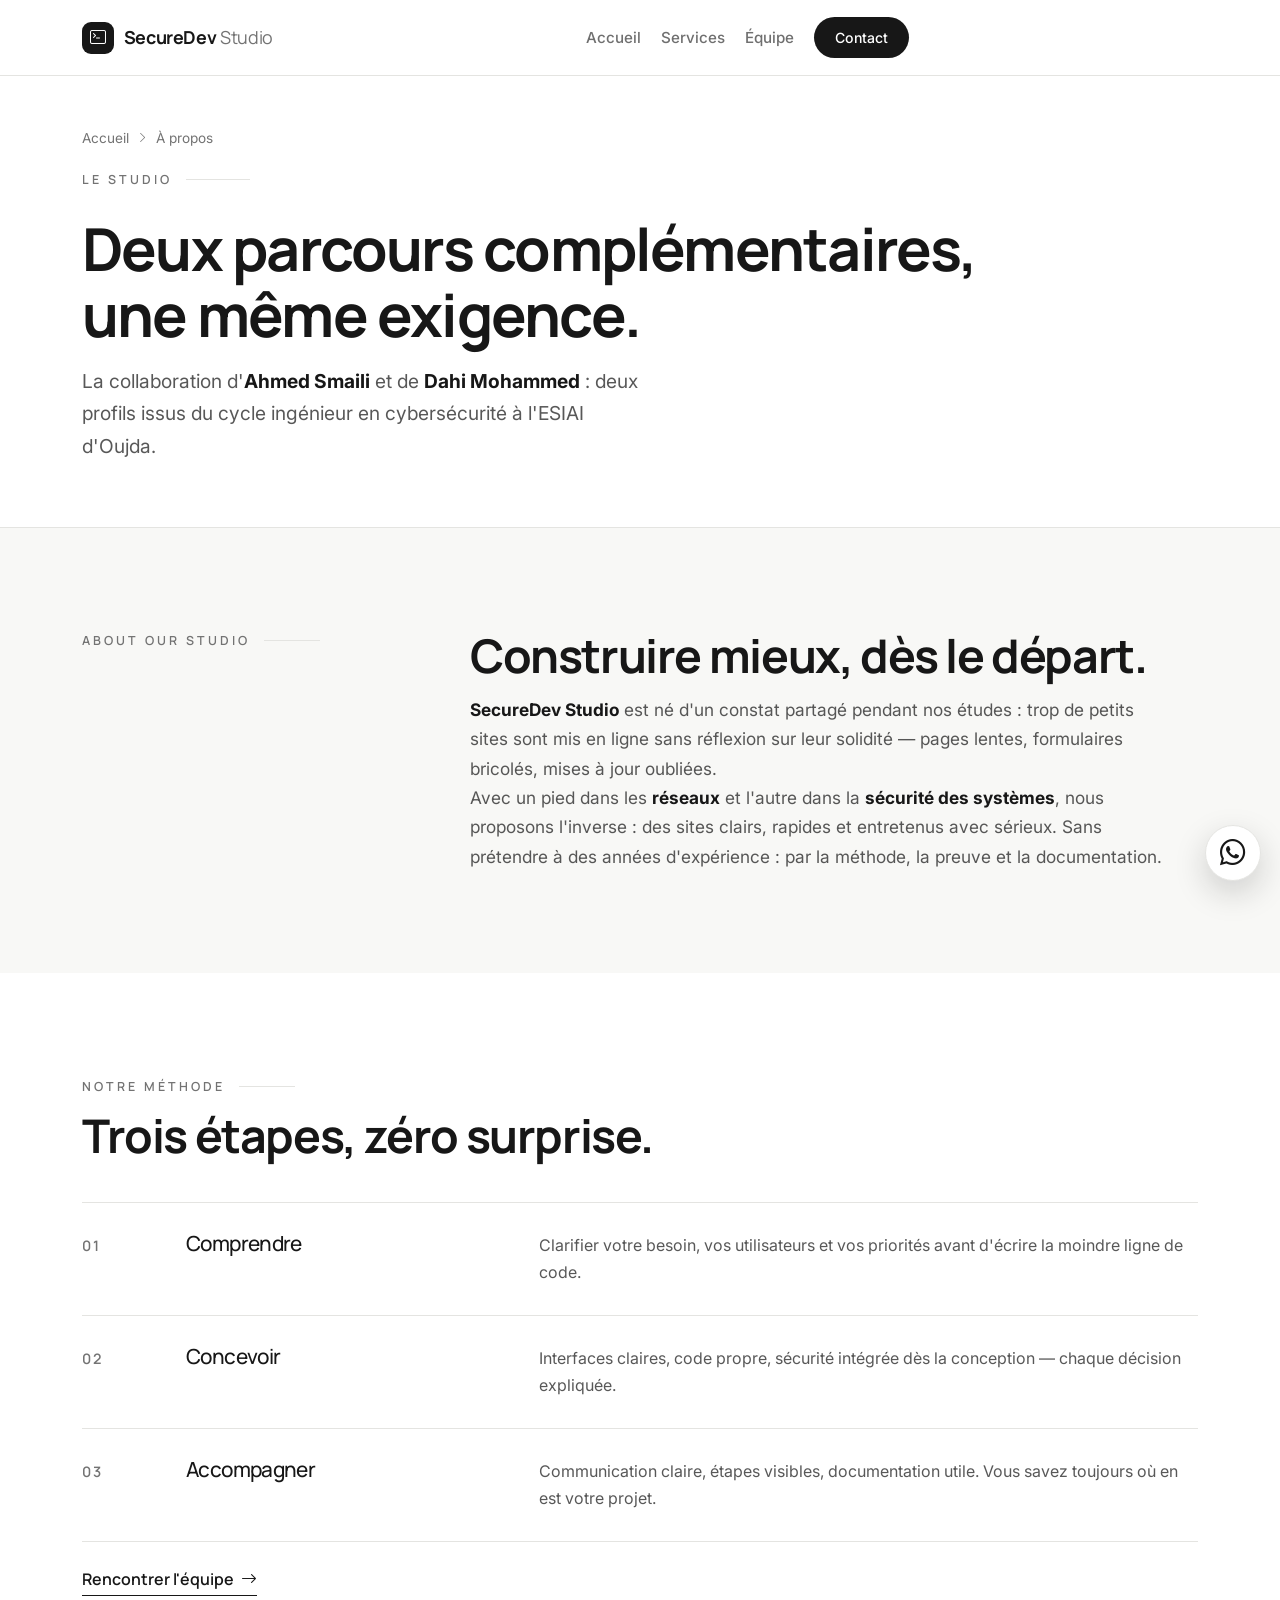
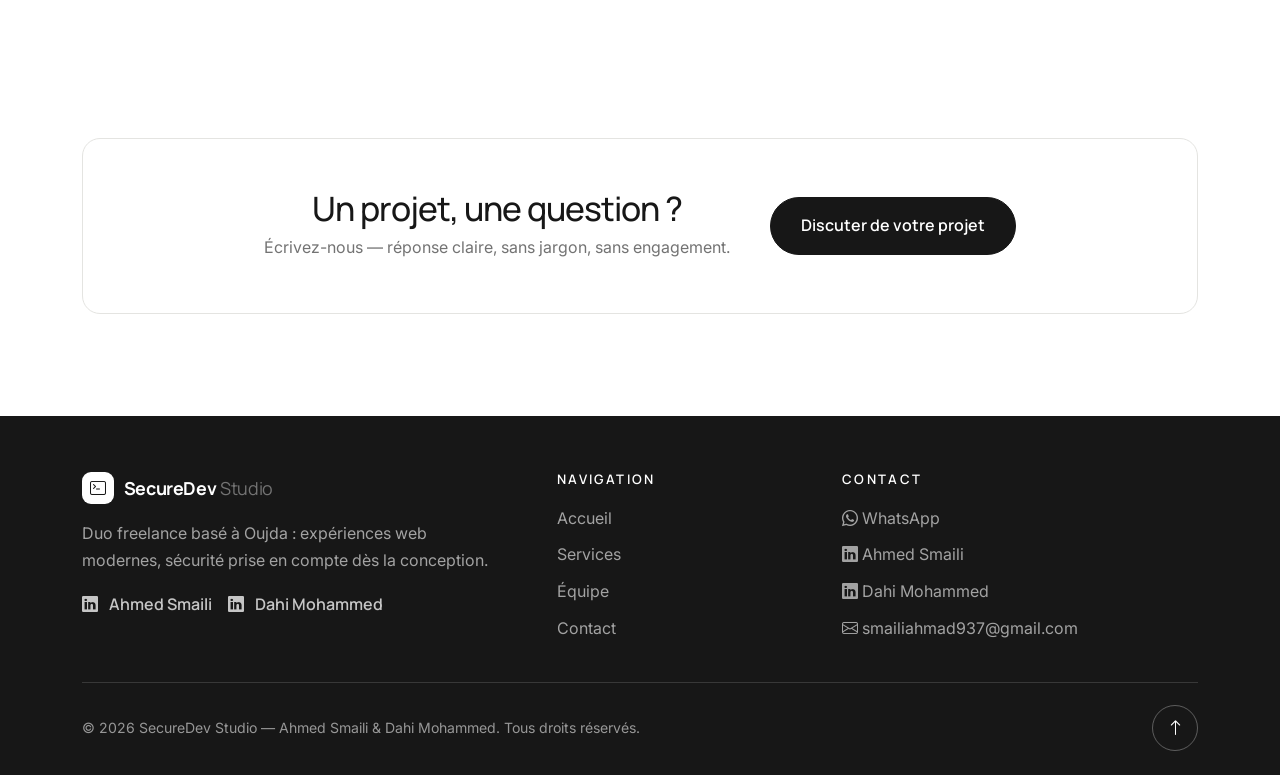
==== commit 538a57f7: "Configurer WhatsApp +212 721903461 sur tout le site" ====
--- a/a-propos.html
+++ b/a-propos.html
@@ -11,7 +11,7 @@
   <link href="https://fonts.googleapis.com/css2?family=Manrope:wght@400;500;600;700&family=Inter:wght@400;500;600&display=swap" rel="stylesheet" />
   <link href="https://cdn.jsdelivr.net/npm/bootstrap@5.3.3/dist/css/bootstrap.min.css" rel="stylesheet" integrity="sha384-QWTKZyjpPEjISv5WaRU9OFeRpok6YctnYmDr5pNlyT2bRjXh0JMhjY6hW+ALEwIH" crossorigin="anonymous" />
   <link href="https://cdn.jsdelivr.net/npm/bootstrap-icons@1.11.3/font/bootstrap-icons.min.css" rel="stylesheet" />
-  <link rel="stylesheet" href="css/style.css?v=5" />
+  <link rel="stylesheet" href="css/style.css?v=6" />
   <link rel="icon" type="image/svg+xml" href="data:image/svg+xml,%3Csvg xmlns='http://www.w3.org/2000/svg' viewBox='0 0 32 32'%3E%3Crect width='32' height='32' rx='8' fill='%23171717'/%3E%3Cpath d='M16 6l8 3v6c0 5-3.5 8.5-8 11-4.5-2.5-8-6-8-11V9z' fill='none' stroke='%23FFFFFF' stroke-width='2' stroke-linejoin='round'/%3E%3C/svg%3E" />
 </head>
 <body data-page="a-propos">
@@ -131,7 +131,7 @@
         <div class="col-6 col-md-4">
           <h3 class="sd-footer-title">Contact</h3>
           <ul class="sd-footer-links">
-            <li><a data-whatsapp href="https://wa.me/212600000000" target="_blank" rel="noopener noreferrer"><i class="bi bi-whatsapp me-1" aria-hidden="true"></i>WhatsApp</a></li>
+            <li><a data-whatsapp href="https://wa.me/212721903461" target="_blank" rel="noopener noreferrer"><i class="bi bi-whatsapp me-1" aria-hidden="true"></i>WhatsApp</a></li>
             <li><a data-linkedin="ahmed" href="https://www.linkedin.com/in/ahmed-smaili-bb48883aa/" target="_blank" rel="noopener noreferrer"><i class="bi bi-linkedin me-1" aria-hidden="true"></i>Ahmed Smaili</a></li>
             <li><a data-linkedin="dahi" href="https://www.linkedin.com/in/dahi-mohammed-567b962b5/" target="_blank" rel="noopener noreferrer"><i class="bi bi-linkedin me-1" aria-hidden="true"></i>Dahi Mohammed</a></li>
             <li><a data-email-link href="mailto:smailiahmad937@gmail.com"><i class="bi bi-envelope me-1" aria-hidden="true"></i><span data-email-text>smailiahmad937@gmail.com</span></a></li>
@@ -145,11 +145,11 @@
     </div>
   </footer>
 
-  <a class="sd-wa-float" data-whatsapp href="https://wa.me/212600000000" target="_blank" rel="noopener noreferrer" aria-label="Discuter sur WhatsApp">
+  <a class="sd-wa-float" data-whatsapp href="https://wa.me/212721903461" target="_blank" rel="noopener noreferrer" aria-label="Discuter sur WhatsApp">
     <i class="bi bi-whatsapp" aria-hidden="true"></i>
   </a>
 
   <script src="https://cdn.jsdelivr.net/npm/bootstrap@5.3.3/dist/js/bootstrap.bundle.min.js" integrity="sha384-YvpcrYf0tY3lHB60NNkmXc5s9fDVZLESaAA55NDzOxhy9GkcIdslK1eN7N6jIeHz" crossorigin="anonymous"></script>
-  <script src="js/main.js?v=5"></script>
+  <script src="js/main.js?v=6"></script>
 </body>
 </html>
--- a/css/style.css
+++ b/css/style.css
@@ -18,7 +18,8 @@
   --font-title: "Manrope", system-ui, sans-serif;
   --font-body: "Inter", system-ui, -apple-system, sans-serif;
   --nav-h: 76px;
-  --section-pad: clamp(5rem, 10vw, 8.5rem);
+  --section-pad: clamp(4rem, 8vw, 6.5rem);
+  --section-gap: clamp(2rem, 4vw, 3rem);
 }
 
 * { box-sizing: border-box; }
@@ -111,7 +112,7 @@
 .sd-toggler .navbar-toggler-icon { filter: grayscale(1) brightness(0.4); }
 
 /* ---------- Hero éditorial blanc ---------- */
-.sd-hero { background: var(--paper); padding: calc(var(--nav-h) + 4rem) 0 var(--section-pad); position: relative; overflow: hidden; }
+.sd-hero { background: var(--paper); padding: calc(var(--nav-h) + 3rem) 0 clamp(3rem, 6vw, 5rem); position: relative; overflow: hidden; }
 .sd-hero-grid { display: grid; grid-template-columns: 1.05fr 0.95fr; gap: clamp(2.5rem, 6vw, 5rem); align-items: center; }
 .sd-section-label { display: flex; align-items: center; gap: 0.9rem; font-family: var(--font-title); font-size: 0.78rem; font-weight: 600; letter-spacing: 0.24em; text-transform: uppercase; color: var(--mut); margin-bottom: 1.6rem; }
 .sd-section-label::after { content: ""; height: 1px; width: 4rem; background: var(--line); }
@@ -199,7 +200,7 @@
 @keyframes floaty { 0%, 100% { transform: translateY(0); } 50% { transform: translateY(-9px); } }
 
 /* ---------- Hero compact pages internes ---------- */
-.sd-page-hero { background: var(--paper); border-bottom: 1px solid var(--line); padding: calc(var(--nav-h) + 3.5rem) 0 3.5rem; }
+.sd-page-hero { background: var(--paper); border-bottom: 1px solid var(--line); padding: calc(var(--nav-h) + 3rem) 0 3rem; }
 .sd-page-title { color: var(--ink); font-size: clamp(2.2rem, 5.5vw, 3.7rem); font-weight: 700; margin-bottom: 1rem; }
 .sd-crumbs { display: inline-flex; align-items: center; gap: 0.5rem; font-size: 0.85rem; color: var(--mut); margin-bottom: 1.2rem; }
 .sd-crumbs a { color: var(--mut); text-decoration: none; }
@@ -211,15 +212,15 @@
 .sd-section--white { background: var(--paper); }
 .sd-section--cream { background: var(--cream); }
 .sd-section--mist { background: var(--mist); }
-.sd-kicker { display: flex; align-items: center; gap: 0.9rem; font-family: var(--font-title); font-size: 0.78rem; font-weight: 600; letter-spacing: 0.24em; text-transform: uppercase; color: var(--mut); margin-bottom: 1rem; }
+.sd-kicker { display: flex; align-items: center; gap: 0.9rem; font-family: var(--font-title); font-size: 0.78rem; font-weight: 600; letter-spacing: 0.24em; text-transform: uppercase; color: var(--mut); margin-bottom: 0.8rem; }
 .sd-kicker::after { content: ""; height: 1px; width: 3.5rem; background: var(--line); }
 .sd-kicker--center { justify-content: center; }
-.sd-h2 { color: var(--ink); font-size: clamp(1.9rem, 4vw, 2.9rem); font-weight: 700; margin-bottom: 1.1rem; }
-.sd-section-intro { color: var(--ink-soft); max-width: 44rem; font-size: 1.08rem; }
+.sd-h2 { color: var(--ink); font-size: clamp(1.9rem, 4vw, 2.9rem); font-weight: 700; margin-bottom: 0.8rem; }
+.sd-section-intro { color: var(--ink-soft); max-width: 44rem; font-size: 1.08rem; margin-bottom: 0; }
 .sd-section-intro strong { color: var(--ink); }
 
 /* Grille expertises : numéro + icône + hairline */
-.sd-exp-grid { display: grid; grid-template-columns: repeat(4, 1fr); gap: 0; margin-top: 3rem; border-top: 1px solid var(--line); }
+.sd-exp-grid { display: grid; grid-template-columns: repeat(4, 1fr); gap: 0; margin-top: 2.25rem; border-top: 1px solid var(--line); }
 .sd-exp { padding: 1.8rem 1.5rem 2rem 0; border-bottom: 1px solid var(--line); margin-right: 1.5rem; transition: background 0.25s ease, transform 0.25s ease; }
 .sd-exp:hover { background: var(--cream); transform: translateY(-4px); }
 .sd-exp-num { font-family: var(--font-title); font-size: 0.8rem; font-weight: 600; letter-spacing: 0.18em; color: var(--mut); }
@@ -267,6 +268,14 @@
 
 /* ---------- Équipe : grandes cartes blanches ---------- */
 .sd-member { display: flex; flex-direction: column; }
+.sd-member-head { display: flex; gap: 1.2rem; align-items: center; margin-bottom: 0.4rem; }
+.sd-member-head .sd-portrait { width: 84px; height: 84px; flex: 0 0 84px; font-size: 1.5rem; border-radius: 20px; margin-bottom: 0; }
+.sd-member-head h3 { font-size: 1.4rem; }
+.sd-member-sec { border-top: 1px solid var(--line); margin-top: 1.1rem; padding-top: 1rem; }
+.sd-member-sec-title { font-family: var(--font-title); font-size: 0.76rem; font-weight: 600; letter-spacing: 0.2em; text-transform: uppercase; color: var(--mut); margin: 0 0 0.6rem; }
+.sd-member-sec .sd-tags { margin: 0; }
+.sd-member-sec .sd-card-desc { margin: 0; }
+.sd-member-sec .sd-edu:last-child { margin-bottom: 0; }
 .sd-portrait {
   width: 104px; height: 104px; border-radius: 26px;
   display: flex; align-items: center; justify-content: center;
@@ -282,8 +291,8 @@
 .sd-tags { list-style: none; padding: 0; margin: 0.9rem 0 0.4rem; display: flex; flex-wrap: wrap; gap: 0.5rem; }
 .sd-tags li { font-size: 0.82rem; font-weight: 500; border: 1px solid var(--line); border-radius: 999px; padding: 0.32rem 0.85rem; color: var(--ink-soft); }
 .sd-tags--small li { font-size: 0.78rem; padding: 0.25rem 0.7rem; }
-.sd-member-actions { display: grid; gap: 0.7rem; margin-top: 1.3rem; }
-.sd-member-actions .btn-ink, .sd-member-actions .btn-outline { width: 100%; }
+.sd-member-actions { display: grid; grid-template-columns: 1fr 1fr; gap: 0.7rem; margin-top: 1.3rem; }
+.sd-member-actions .btn-ink, .sd-member-actions .btn-outline { width: 100%; padding-left: 0.6rem; padding-right: 0.6rem; }
 .sd-placeholder-note { color: var(--mut); font-size: 0.88rem; margin-top: 1.8rem; text-align: center; }
 .sd-placeholder-note code, .sd-contact-box code { background: var(--mist); color: var(--ink); padding: 0.1rem 0.4rem; border-radius: 4px; font-size: 0.85em; }
 
@@ -344,14 +353,14 @@
 @keyframes marquee { to { transform: translateX(-50%); } }
 
 /* ---------- Bandeau CTA ---------- */
-.sd-band { padding: 3rem 0 var(--section-pad); background: var(--paper); }
+.sd-band { padding: 2.5rem 0 var(--section-pad); background: var(--paper); }
 .sd-band--tint { background: var(--cream); }
 .sd-band-box { display: flex; align-items: center; justify-content: center; text-align: center; gap: 1.5rem 2.5rem; flex-wrap: wrap; border: 1px solid var(--line); border-radius: 18px; padding: clamp(2.2rem, 5vw, 3.2rem); background: var(--paper); }
 .sd-band-box h2 { color: var(--ink); font-size: clamp(1.5rem, 2.8vw, 2.1rem); margin-bottom: 0.4rem; }
 .sd-band-box p { color: var(--mut); margin: 0; }
 
 /* ---------- Contact ---------- */
-.sd-contact { background: var(--paper); padding-top: calc(var(--nav-h) + var(--section-pad)); }
+.sd-contact { background: var(--paper); padding-top: calc(var(--nav-h) + 3rem); }
 .sd-contact-box { border: 1px solid var(--line); border-radius: 18px; padding: clamp(2rem, 5vw, 3.2rem); background: var(--paper); box-shadow: 0 24px 70px rgba(23, 23, 23, 0.07); }
 .sd-form .form-label { font-weight: 600; font-size: 0.92rem; font-family: var(--font-title); color: var(--ink); }
 .sd-form .form-label span[aria-hidden] { color: var(--ink); }
@@ -389,7 +398,7 @@
 .sd-wa-float:hover { color: var(--paper); background: var(--ink); transform: translateY(-3px); }
 
 /* ---------- Footer noir ---------- */
-.sd-footer { background: var(--ink); color: var(--paper); padding: 4.5rem 0 1.5rem; }
+.sd-footer { background: var(--ink); color: var(--paper); padding: 3.5rem 0 1.5rem; }
 .sd-footer .sd-logo { color: var(--paper); }
 .sd-footer .sd-logo:hover { color: var(--paper); }
 .sd-footer .sd-logo-text strong { color: var(--mut); }
@@ -436,9 +445,12 @@
   .sd-service-arrow { display: none; }
 }
 @media (max-width: 575.98px) {
+  .sd-member-head { gap: 0.9rem; }
+  .sd-member-head .sd-portrait { width: 68px; height: 68px; flex-basis: 68px; font-size: 1.25rem; }
+  .sd-member-actions { grid-template-columns: 1fr; }
   .sd-svc-cols { grid-template-columns: 1fr; }
   .sd-steps, .sd-deliv-grid { grid-template-columns: 1fr; }
-  :root { --section-pad: 3.8rem; }
+  :root { --section-pad: 3rem; }
   .sd-hero-title { font-size: clamp(2.1rem, 11vw, 2.7rem); }
   .btn-ink, .btn-outline { width: 100%; }
   .sd-card { padding: 1.5rem; }
@@ -476,7 +488,7 @@
 .sd-step-item p { font-size: 0.93rem; color: var(--ink-soft); margin: 0; }
 
 /* Livrables */
-.sd-deliv-grid { display: grid; grid-template-columns: repeat(3, 1fr); gap: 1.2rem; margin-top: 2.5rem; }
+.sd-deliv-grid { display: grid; grid-template-columns: repeat(3, 1fr); gap: 1.2rem; margin-top: 2rem; }
 .sd-deliv { border: 1px solid var(--line); border-radius: var(--radius); padding: 1.4rem; background: var(--paper); }
 .sd-deliv i { font-size: 1.3rem; color: var(--ink); }
 .sd-deliv h3 { font-size: 1.02rem; margin: 0.7rem 0 0.3rem; color: var(--ink); }
@@ -504,6 +516,233 @@
 .sd-cta-black .btn-ink:hover { background: transparent; color: var(--paper); }
 .sd-cta-note { margin-top: 1.4rem; font-size: 0.86rem; color: var(--paper); opacity: 0.55; }
 
+/* ============ ÉQUIPE PREMIUM COLORÉE + FORMULAIRES ANIMÉS ============ */
+.team-hero { position: relative; overflow: hidden; background: #fff; }
+.team-hero-bg .orb { position: absolute; border-radius: 50%; filter: blur(70px); opacity: 0.5; animation: orbFloat 9s ease-in-out infinite; }
+.orb-1 { width: 420px; height: 420px; background: radial-gradient(circle, #a5b4fc, transparent 70%); top: -120px; left: -80px; }
+.orb-2 { width: 380px; height: 380px; background: radial-gradient(circle, #6ee7b7, transparent 70%); top: -60px; right: -60px; animation-delay: -3s !important; }
+.orb-3 { width: 300px; height: 300px; background: radial-gradient(circle, #fcd34d, transparent 70%); bottom: -140px; left: 40%; opacity: 0.35 !important; animation-delay: -6s !important; }
+@keyframes orbFloat { 0%,100% { transform: translateY(0) scale(1); } 50% { transform: translateY(-24px) scale(1.06); } }
+.team-gradient-text { background: linear-gradient(90deg, #4f46e5, #7c3aed, #06b6d4, #10b981); -webkit-background-clip: text; background-clip: text; color: transparent; }
+.team-hero-badges { display: flex; flex-wrap: wrap; gap: 0.6rem; margin-top: 1.4rem; }
+.team-pill { display: inline-flex; align-items: center; gap: 0.45rem; font-size: 0.85rem; font-weight: 600; border: 1px solid var(--line); border-radius: 999px; padding: 0.45rem 1rem; background: #fff; box-shadow: 0 6px 20px rgba(23,23,23,0.06); }
+.team-pill i { color: #4f46e5; }
+.team-pill--live { background: #171717; color: #fff; border-color: #171717; }
+.live-dot { width: 8px; height: 8px; border-radius: 50%; background: #22c55e; animation: pulse 1.8s infinite; }
+
+.team-section { background: linear-gradient(180deg, #fff 0%, #f6f7ff 45%, #f0fdf7 100%); }
+.team-card { border-radius: 24px; overflow: hidden; background: #fff; border: 1px solid var(--line); box-shadow: 0 20px 60px rgba(23,23,23,0.08); transition: transform 0.35s ease, box-shadow 0.35s ease; position: relative; display: flex; flex-direction: column; }
+.team-card::before { content: ""; position: absolute; inset: 0; border-radius: 24px; padding: 2px; background: linear-gradient(135deg, var(--g1), var(--g2), var(--g3)); -webkit-mask: linear-gradient(#fff 0 0) content-box, linear-gradient(#fff 0 0); -webkit-mask-composite: xor; mask-composite: exclude; opacity: 0; transition: opacity 0.35s ease; pointer-events: none; }
+.team-card:hover { transform: translateY(-10px) scale(1.01); box-shadow: 0 34px 80px rgba(23,23,23,0.16); }
+.team-card:hover::before { opacity: 1; }
+.team-card--dahi { --g1: #059669; --g2: #0ea5e9; --g3: #22d3ee; --accent: #059669; --accent2: #0ea5e9; --soft: #ecfdf5; }
+.team-card--ahmed { --g1: #4f46e5; --g2: #7c3aed; --g3: #06b6d4; --accent: #4f46e5; --accent2: #7c3aed; --soft: #eef2ff; }
+
+.team-banner { position: relative; padding: 1.4rem 1.4rem 3.4rem; background: linear-gradient(135deg, var(--g1), var(--g2) 55%, var(--g3)); overflow: hidden; }
+.team-banner-pattern { position: absolute; inset: 0; background-image: radial-gradient(rgba(255,255,255,0.28) 1.5px, transparent 1.5px); background-size: 22px 22px; animation: patternSlide 14s linear infinite; }
+@keyframes patternSlide { to { background-position: 44px 44px; } }
+.team-banner::after { content: ""; position: absolute; bottom: -1px; left: 0; right: 0; height: 34px; background: #fff; border-radius: 24px 24px 0 0; }
+.team-avail { position: relative; z-index: 2; display: inline-flex; align-items: center; gap: 0.45rem; background: rgba(255,255,255,0.92); font-size: 0.75rem; font-weight: 700; text-transform: uppercase; letter-spacing: 0.1em; border-radius: 999px; padding: 0.35rem 0.85rem; color: #171717; }
+.pulse-dot { width: 8px; height: 8px; border-radius: 50%; background: #22c55e; animation: pulse 1.8s infinite; }
+.team-focus { position: relative; z-index: 2; float: right; color: #fff; font-size: 0.8rem; font-weight: 600; background: rgba(0,0,0,0.28); border: 1px solid rgba(255,255,255,0.35); padding: 0.35rem 0.85rem; border-radius: 999px; backdrop-filter: blur(6px); }
+.team-avatar-wrap { position: absolute; z-index: 3; left: 1.6rem; bottom: 0.4rem; }
+.team-avatar { width: 92px; height: 92px; border-radius: 28px; display: flex; align-items: center; justify-content: center; font-family: var(--font-title); font-weight: 800; font-size: 1.9rem; color: #fff; background: rgba(0,0,0,0.35); border: 3px solid #fff; box-shadow: 0 14px 34px rgba(0,0,0,0.3); backdrop-filter: blur(4px); animation: avatarFloat 4.5s ease-in-out infinite; }
+@keyframes avatarFloat { 0%,100% { transform: translateY(0) rotate(-1deg); } 50% { transform: translateY(-7px) rotate(1deg); } }
+.team-avatar-badge { position: absolute; right: -8px; bottom: -4px; font-size: 1.6rem; color: #fff; background: var(--accent); border-radius: 50%; width: 34px; height: 34px; display: flex; align-items: center; justify-content: center; border: 2px solid #fff; animation: badgePop 2.6s ease-in-out infinite; }
+@keyframes badgePop { 0%,100% { transform: scale(1); } 50% { transform: scale(1.12); } }
+
+.team-body { padding: 1.2rem 1.5rem 1.5rem; display: flex; flex-direction: column; flex: 1; }
+.team-loc { font-size: 0.82rem; color: var(--mut); margin: 0.2rem 0 0.2rem 6.2rem; }
+.team-name { font-size: 1.65rem; font-weight: 800; margin: 0.4rem 0 0.2rem; }
+.team-role { display: inline-flex; align-items: center; gap: 0.5rem; font-size: 0.86rem; font-weight: 700; color: #fff; background: linear-gradient(90deg, var(--g1), var(--g2)); padding: 0.45rem 1rem; border-radius: 999px; margin: 0.3rem 0 0.8rem; width: fit-content; box-shadow: 0 8px 22px color-mix(in srgb, var(--accent) 35%, transparent); }
+.team-desc { color: var(--ink-soft); font-size: 0.94rem; margin-bottom: 1rem; }
+.team-sec-title { font-size: 0.78rem; font-weight: 800; letter-spacing: 0.16em; text-transform: uppercase; color: var(--accent); margin: 1rem 0 0.7rem; display: flex; align-items: center; gap: 0.5rem; }
+.team-sec-title::after { content: ""; flex: 1; height: 1px; background: linear-gradient(90deg, var(--accent), transparent); }
+
+.skill { margin-bottom: 0.65rem; }
+.skill-top { display: flex; justify-content: space-between; font-size: 0.86rem; font-weight: 600; margin-bottom: 0.3rem; }
+.skill-top b { color: var(--accent); }
+.skill-bar { height: 9px; border-radius: 999px; background: var(--mist); overflow: hidden; position: relative; }
+.skill-bar span { display: block; height: 100%; width: 0; border-radius: 999px; background: linear-gradient(90deg, var(--g1), var(--g2), var(--g3)); background-size: 200% 100%; animation: shimmer 2.5s linear infinite; transition: width 1.2s cubic-bezier(0.22,1,0.36,1); }
+@keyframes shimmer { to { background-position: 200% 0; } }
+
+.team-edu { list-style: none; padding: 0; margin: 0; display: grid; gap: 0.5rem; }
+.team-edu li { font-size: 0.88rem; color: var(--ink-soft); background: var(--soft); border: 1px dashed color-mix(in srgb, var(--accent) 40%, #fff); padding: 0.55rem 0.85rem; border-radius: 12px; }
+.team-edu li i { color: var(--accent); margin-right: 0.4rem; }
+.team-edu em { color: var(--mut); font-size: 0.78rem; }
+
+.team-stats { display: grid; grid-template-columns: repeat(3, 1fr); gap: 0.6rem; margin: 1.1rem 0; }
+.team-stats > div { text-align: center; background: #171717; color: #fff; border-radius: 14px; padding: 0.7rem 0.3rem; position: relative; overflow: hidden; transition: transform 0.25s ease; }
+.team-stats > div:hover { transform: translateY(-3px) scale(1.03); }
+.team-stats > div::after { content: ""; position: absolute; top: 0; left: -60%; width: 40%; height: 100%; background: linear-gradient(100deg, transparent, rgba(255,255,255,0.35), transparent); animation: shine 3.2s ease-in-out infinite; }
+@keyframes shine { 0% { left: -60%; } 55%,100% { left: 130%; } }
+.team-stats strong { display: block; font-size: 1.25rem; }
+.team-stats small { opacity: 0.7; font-size: 0.75rem; }
+
+.team-actions { display: grid; grid-template-columns: 1fr 1fr; gap: 0.6rem; margin: 0.4rem 0 1rem; }
+.team-btn { display: inline-flex; align-items: center; justify-content: center; border-radius: 999px; font-weight: 700; font-size: 0.88rem; padding: 0.75rem 0.8rem; text-decoration: none; transition: transform 0.25s ease, box-shadow 0.25s ease, background 0.25s ease; }
+.team-btn--dark { background: #171717; color: #fff; border: 1px solid #171717; }
+.team-btn--dark:hover { background: linear-gradient(90deg, var(--g1), var(--g2)); border-color: transparent; color: #fff; transform: translateY(-2px); box-shadow: 0 12px 26px color-mix(in srgb, var(--accent) 40%, transparent); }
+.team-btn--ghost { background: #fff; color: #171717; border: 1px solid var(--line); }
+.team-btn--ghost:hover { border-color: var(--accent); color: var(--accent); transform: translateY(-2px); }
+
+/* Formulaires individuels colorés */
+.team-form { border-radius: 18px; padding: 1.2rem; background: linear-gradient(180deg, var(--soft), #fff 70%); border: 1px solid color-mix(in srgb, var(--accent) 25%, #fff); position: relative; overflow: hidden; }
+.team-form::before { content: ""; position: absolute; top: 0; left: 0; right: 0; height: 4px; background: linear-gradient(90deg, var(--g1), var(--g2), var(--g3)); background-size: 200% 100%; animation: shimmer 3s linear infinite; }
+.team-form-title { font-size: 1rem; font-weight: 800; display: flex; align-items: center; gap: 0.6rem; margin: 0 0 0.8rem; }
+.team-form-title small { font-weight: 500; color: var(--mut); font-size: 0.78rem; }
+.team-form-ico { width: 36px; height: 36px; flex: 0 0 36px; display: inline-flex; align-items: center; justify-content: center; border-radius: 12px; color: #fff; background: linear-gradient(135deg, var(--g1), var(--g2)); animation: avatarFloat 4s ease-in-out infinite; }
+.team-form input, .team-form textarea { width: 100%; border: 1.5px solid var(--line); border-radius: 12px; padding: 0.65rem 0.9rem; font-size: 0.9rem; background: #fff; transition: border-color 0.2s ease, box-shadow 0.2s ease, transform 0.2s ease; }
+.team-form input:focus, .team-form textarea:focus { outline: none; border-color: var(--accent); box-shadow: 0 0 0 4px color-mix(in srgb, var(--accent) 18%, transparent); transform: translateY(-1px); }
+.team-form textarea { margin-top: 0.5rem; resize: vertical; min-height: 84px; }
+.team-form input.shake, .team-form textarea.shake { animation: shake 0.4s ease; border-color: #dc2626; }
+@keyframes shake { 0%,100% { transform: translateX(0); } 25% { transform: translateX(-6px); } 50% { transform: translateX(6px); } 75% { transform: translateX(-4px); } }
+.team-form-btns { display: flex; gap: 0.6rem; margin-top: 0.7rem; }
+.team-send { flex: 1; border: none; border-radius: 999px; padding: 0.8rem; font-weight: 800; color: #fff; background: linear-gradient(90deg, var(--g1), var(--g2)); background-size: 150% 100%; transition: background-position 0.3s ease, transform 0.25s ease, box-shadow 0.25s ease; cursor: pointer; }
+.team-send:hover { background-position: 100% 0; transform: translateY(-2px); box-shadow: 0 14px 30px color-mix(in srgb, var(--accent) 45%, transparent); }
+.team-mailbtn { width: 52px; flex: 0 0 52px; border-radius: 50%; border: 1.5px solid var(--accent); background: #fff; color: var(--accent); font-size: 1.1rem; cursor: pointer; transition: all 0.25s ease; }
+.team-mailbtn:hover { background: var(--accent); color: #fff; transform: translateY(-2px) rotate(-8deg); }
+.team-status { font-size: 0.83rem; margin: 0.6rem 0 0; min-height: 1.2em; color: var(--ink-soft); }
+.team-status.success { color: var(--accent); font-weight: 700; animation: statusIn 0.4s ease; }
+@keyframes statusIn { from { opacity: 0; transform: translateY(6px); } to { opacity: 1; transform: none; } }
+
+@media (max-width: 575.98px) {
+  .team-actions { grid-template-columns: 1fr; }
+  .team-focus { display: none; }
+  .team-loc { margin-left: 0; margin-top: 3.2rem; }
+  .team-avatar-wrap { bottom: 1.8rem; }
+}
+
+/* ============ SERVICES — fond animé + premium blanc + animations ============ */
+/* --- Fond animé (hero + sections) : orbes flottants, grille, particules --- */
+.svc-hero, .svc-list-section, .svc-profils-section { position: relative; overflow: hidden; }
+.svc-animated-bg { position: absolute; inset: 0; pointer-events: none; z-index: 0; }
+.svc-animated-bg--soft { opacity: 0.7; }
+.svc-orb { position: absolute; border-radius: 50%; filter: blur(70px); opacity: 0.45; animation: svcOrbFloat 11s ease-in-out infinite; }
+.svc-orb--1 { width: 440px; height: 440px; top: -140px; left: -100px; background: radial-gradient(circle, #dbe2ff 0%, transparent 70%); }
+.svc-orb--2 { width: 400px; height: 400px; top: -80px; right: -80px; background: radial-gradient(circle, #c9f2e2 0%, transparent 70%); animation-delay: -3.5s !important; }
+.svc-orb--3 { width: 320px; height: 320px; bottom: -140px; left: 42%; background: radial-gradient(circle, #fdeec9 0%, transparent 70%); opacity: 0.35 !important; animation-delay: -7s !important; }
+@keyframes svcOrbFloat { 0%, 100% { transform: translate(0, 0) scale(1); } 33% { transform: translate(30px, -28px) scale(1.07); } 66% { transform: translate(-24px, 18px) scale(0.96); } }
+.svc-grid { position: absolute; inset: 0; background-image: linear-gradient(var(--line) 1px, transparent 1px), linear-gradient(90deg, var(--line) 1px, transparent 1px); background-size: 34px 34px; opacity: 0.35; mask-image: radial-gradient(ellipse 90% 80% at 50% 20%, black 30%, transparent 75%); -webkit-mask-image: radial-gradient(ellipse 90% 80% at 50% 20%, black 30%, transparent 75%); animation: svcGridSlide 18s linear infinite; }
+@keyframes svcGridSlide { to { background-position: 34px 34px, 34px 34px; } }
+.svc-particle { position: absolute; width: 9px; height: 9px; border-radius: 50%; background: var(--ink); opacity: 0.14; animation: svcRise 9s ease-in infinite; }
+.svc-particle--1 { left: 12%; bottom: -12px; animation-delay: 0s; }
+.svc-particle--2 { left: 32%; bottom: -12px; width: 6px; height: 6px; animation-delay: -3s; animation-duration: 11s; }
+.svc-particle--3 { left: 58%; bottom: -12px; animation-delay: -5.5s; }
+.svc-particle--4 { left: 76%; bottom: -12px; width: 7px; height: 7px; animation-delay: -2s; animation-duration: 10s; }
+.svc-particle--5 { left: 90%; bottom: -12px; width: 5px; height: 5px; animation-delay: -7s; animation-duration: 12s; }
+@keyframes svcRise { 0% { transform: translateY(0); opacity: 0; } 12% { opacity: 0.16; } 85% { opacity: 0.1; } 100% { transform: translateY(-560px); opacity: 0; } }
+.svc-hero .container, .svc-list-section .container, .svc-profils-section .container { position: relative; z-index: 1; }
+/* Hero : titre avec soulignement animé */
+.svc-hero .sd-hero-title { position: relative; }
+.svc-hero .sd-hero-title::after { content: ""; display: block; width: 120px; height: 4px; border-radius: 4px; margin-top: 1rem; background: linear-gradient(90deg, var(--ink), var(--mut)); background-size: 200% 100%; animation: svcShimmer 3.5s linear infinite; }
+@keyframes svcShimmer { to { background-position: 200% 0; } }
+.svc-pills { display: flex; flex-wrap: wrap; gap: 0.55rem; margin-top: 1.6rem; }
+.svc-pills a { font-size: 0.85rem; font-weight: 600; text-decoration: none; color: var(--ink); border: 1px solid var(--line); border-radius: 999px; padding: 0.45rem 1.05rem; background: rgba(255,255,255,0.85); backdrop-filter: blur(6px); transition: background 0.25s ease, color 0.25s ease, transform 0.25s ease, border-color 0.25s ease, box-shadow 0.25s ease; animation: svcPillIn 0.5s ease both; }
+.svc-pills a:nth-child(2) { animation-delay: 0.08s; } .svc-pills a:nth-child(3) { animation-delay: 0.16s; } .svc-pills a:nth-child(4) { animation-delay: 0.24s; }
+@keyframes svcPillIn { from { opacity: 0; transform: translateY(10px); } to { opacity: 1; transform: none; } }
+.svc-pills a:hover { background: var(--ink); color: #fff; border-color: var(--ink); transform: translateY(-2px); box-shadow: 0 12px 26px rgba(23,23,23,0.16); }
+.svc-badge { display: inline-block; vertical-align: middle; font-family: var(--font-body); font-size: 0.68rem; font-weight: 600; letter-spacing: 0.08em; text-transform: uppercase; color: var(--ink); background: var(--mist); border: 1px solid var(--line); border-radius: 999px; padding: 0.2rem 0.7rem; margin-left: 0.5rem; }
+/* Cartes services : entrée + hover + liseré */
+.sd-svc--security, .sd-svc--secure { position: relative; }
+.sd-svc--security::before, .sd-svc--secure::before { content: ""; position: absolute; top: 0; left: 1.6rem; right: 1.6rem; height: 2px; background: linear-gradient(90deg, var(--ink), transparent); border-radius: 2px; }
+.sd-svc { animation: svcIn 0.6s ease both; transition: transform 0.3s ease, box-shadow 0.3s ease, border-color 0.3s ease; }
+.sd-svc:hover { transform: translateY(-6px); box-shadow: 0 26px 60px rgba(23,23,23,0.12); border-color: var(--ink); }
+@keyframes svcIn { from { opacity: 0; transform: translateY(14px); } to { opacity: 1; transform: none; } }
+.sd-svc .sd-check li { animation: fadeSlide 0.5s ease both; }
+.sd-svc .sd-check li:nth-child(2) { animation-delay: 0.05s; }
+.sd-svc .sd-check li:nth-child(3) { animation-delay: 0.1s; }
+.sd-svc .sd-check li:nth-child(4) { animation-delay: 0.15s; }
+.sd-svc .sd-check li:nth-child(5) { animation-delay: 0.2s; }
+@keyframes fadeSlide { from { opacity: 0; transform: translateX(-8px); } to { opacity: 1; transform: none; } }
+.svc-limit { font-size: 0.87rem; color: var(--ink-soft); background: var(--cream); border: 1px solid var(--line); border-left: 3px solid var(--ink); border-radius: 0 10px 10px 0; padding: 0.8rem 1rem; margin: 1rem 0 0.6rem; }
+.svc-limit strong { color: var(--ink); }
+.svc-detail { margin-top: 2rem; border: 1px solid var(--line); border-radius: 18px; background: rgba(255,255,255,0.92); backdrop-filter: blur(4px); padding: clamp(1.6rem, 4vw, 2.4rem); box-shadow: 0 18px 50px rgba(23,23,23,0.06); position: relative; overflow: hidden; }
+.svc-detail::before { content: ""; position: absolute; top: 0; left: 0; right: 0; height: 3px; background: linear-gradient(90deg, var(--ink), var(--mut), var(--ink)); background-size: 200% 100%; animation: svcShimmer 4s linear infinite; }
+.svc-detail-head h3 { font-size: clamp(1.3rem, 2.6vw, 1.8rem); margin: 0 0 0.5rem; }
+.svc-detail-head p { color: var(--ink-soft); max-width: 46rem; margin-bottom: 1.4rem; }
+.svc-mini { border: 1px solid var(--line); border-radius: var(--radius); padding: 1.4rem; background: var(--paper); height: 100%; transition: transform 0.25s ease, box-shadow 0.25s ease, border-color 0.25s ease; }
+.svc-mini:hover { transform: translateY(-4px) scale(1.01); box-shadow: 0 18px 44px rgba(23,23,23,0.09); border-color: var(--ink); }
+.svc-mini > i { display: inline-flex; align-items: center; justify-content: center; width: 44px; height: 44px; border: 1px solid var(--ink); border-radius: 50%; font-size: 1.2rem; margin-bottom: 0.8rem; transition: background 0.25s ease, color 0.25s ease, transform 0.25s ease; }
+.svc-mini:hover > i { background: var(--ink); color: #fff; transform: rotate(-8deg) scale(1.05); }
+.svc-mini h4 { font-size: 1.05rem; margin: 0 0 0.6rem; }
+.svc-mini ul { margin: 0; padding-left: 1.1rem; color: var(--ink-soft); font-size: 0.9rem; display: grid; gap: 0.35rem; }
+/* Profils : bannière animée + avatar + badges + parcours */
+.profile-card { position: relative; background: #fff; border: 1px solid var(--line); border-radius: 20px; padding: clamp(1.5rem, 3.5vw, 2.2rem); padding-top: 0; overflow: hidden; transition: transform 0.3s ease, box-shadow 0.3s ease, border-color 0.3s ease; }
+.profile-card:hover { transform: translateY(-6px); box-shadow: 0 28px 64px rgba(23,23,23,0.12); border-color: var(--ink); }
+.profile-banner { position: relative; margin: 0 -2.2rem 1.4rem; height: 86px; background: linear-gradient(120deg, #171717 20%, #3a3a3a 50%, #171717 80%); background-size: 200% 100%; animation: svcShimmer 6s linear infinite; overflow: hidden; }
+.profile-card--dahi .profile-banner { background: linear-gradient(120deg, #0c3b2e 10%, #0ea5e9 55%, #0c3b2e 90%); background-size: 200% 100%; }
+.profile-card--ahmed .profile-banner { background: linear-gradient(120deg, #1e1b4b 10%, #6d28d9 55%, #1e1b4b 90%); background-size: 200% 100%; }
+.profile-shine { position: absolute; top: 0; left: -60%; width: 45%; height: 100%; background: linear-gradient(100deg, transparent, rgba(255,255,255,0.4), transparent); animation: svcShine 4s ease-in-out infinite; }
+@keyframes svcShine { 0% { left: -60%; } 60%, 100% { left: 130%; } }
+.profile-top { display: flex; gap: 1rem; align-items: center; margin: -2.4rem 0 1rem; position: relative; }
+.profile-avatar { width: 72px; height: 72px; flex: 0 0 72px; display: inline-flex; align-items: center; justify-content: center; border-radius: 22px; background: var(--ink); color: #fff; font-family: var(--font-title); font-weight: 700; font-size: 1.4rem; border: 3px solid #fff; box-shadow: 0 12px 28px rgba(23,23,23,0.25); animation: svcAvatarFloat 4.5s ease-in-out infinite; }
+@keyframes svcAvatarFloat { 0%, 100% { transform: translateY(0); } 50% { transform: translateY(-6px); } }
+.profile-top h3 { margin: 0; font-size: 1.35rem; padding-top: 2.2rem; }
+.profile-role { margin: 0.2rem 0 0; font-size: 0.87rem; color: var(--mut); font-weight: 500; }
+.profile-exp-badge { display: inline-block; vertical-align: middle; font-size: 0.68rem; font-weight: 700; letter-spacing: 0.08em; text-transform: uppercase; border-radius: 999px; padding: 0.22rem 0.7rem; margin-left: 0.4rem; white-space: nowrap; }
+.profile-exp-badge--diploma { background: #171717; color: #fff; animation: svcBadgeGlow 2.6s ease-in-out infinite; }
+.profile-exp-badge--xp { background: var(--mist); color: var(--ink); border: 1px solid var(--line); }
+@keyframes svcBadgeGlow { 0%, 100% { box-shadow: 0 0 0 0 rgba(23,23,23,0.25); } 50% { box-shadow: 0 0 0 6px rgba(23,23,23,0); } }
+.profile-parcours { border-radius: 12px; padding: 1rem 1.1rem; margin: 0 0 1.1rem; border: 1px solid var(--line); }
+.profile-parcours--diploma { background: linear-gradient(180deg, #f4f6ff, #fff 75%); border-left: 4px solid var(--ink); }
+.profile-parcours--xp { background: var(--cream); border-left: 4px solid var(--mut); border-style: solid; border-left-style: solid; }
+.profile-parcours h4 { font-size: 0.82rem; font-weight: 700; letter-spacing: 0.14em; text-transform: uppercase; color: var(--ink); margin: 0 0 0.4rem; display: flex; align-items: center; gap: 0.5rem; }
+.profile-parcours p { margin: 0; font-size: 0.9rem; color: var(--ink-soft); }
+.profile-parcours strong { color: var(--ink); }
+.profile-card .sd-tags { margin: 0 0 1.1rem; }
+.profile-security { background: var(--cream); border: 1px solid var(--line); border-radius: 12px; padding: 1rem 1.1rem; margin: 1.1rem 0 1.2rem; transition: border-color 0.25s ease, box-shadow 0.25s ease; }
+.profile-card:hover .profile-security { border-color: var(--ink); box-shadow: 0 10px 26px rgba(23,23,23,0.07); }
+.profile-security h4 { font-size: 0.95rem; margin: 0 0 0.4rem; display: flex; align-items: center; gap: 0.5rem; }
+.profile-security p { margin: 0; font-size: 0.9rem; color: var(--ink-soft); }
+@media (max-width: 575.98px) {
+  .svc-pills a { font-size: 0.8rem; padding: 0.4rem 0.85rem; }
+  .sd-svc-cols { grid-template-columns: 1fr; }
+  .svc-orb { opacity: 0.3; }
+  .profile-exp-badge { margin-left: 0; margin-top: 0.3rem; }
+}
+
+/* ============ ACCUEIL — couleurs + animations + fond animé ============ */
+.home-hero { position: relative; overflow: hidden; }
+.home-title .home-word { display: inline-block; animation: homeWordIn 0.7s ease both; }
+.home-word--2 { animation-delay: 0.12s !important; }
+.home-word--3 { animation-delay: 0.24s !important; background: linear-gradient(90deg, #1e40af, #7c3aed 45%, #0ea5e9 80%); background-size: 200% 100%; -webkit-background-clip: text; background-clip: text; color: transparent; animation: homeWordIn 0.7s ease both, svcShimmer 5s linear infinite !important; }
+@keyframes homeWordIn { from { opacity: 0; transform: translateY(22px); } to { opacity: 1; transform: none; } }
+.home-techs { display: flex; flex-wrap: wrap; gap: 0.5rem; margin-top: 1.4rem; }
+.home-techs span { display: inline-flex; align-items: center; gap: 0.4rem; font-size: 0.82rem; font-weight: 600; border: 1px solid var(--line); border-radius: 999px; padding: 0.4rem 0.9rem; background: rgba(255,255,255,0.85); backdrop-filter: blur(6px); transition: transform 0.25s ease, background 0.25s ease, color 0.25s ease; animation: svcPillIn 0.5s ease both; }
+.home-techs span:nth-child(2) { animation-delay: 0.08s; } .home-techs span:nth-child(3) { animation-delay: 0.16s; } .home-techs span:nth-child(4) { animation-delay: 0.24s; }
+.home-techs span:hover { transform: translateY(-3px); background: var(--ink); color: #fff; }
+.home-techs i { font-size: 1rem; }
+/* Expertises en couleur */
+.home-exp-icon { color: #fff !important; border: none !important; width: 52px !important; height: 52px !important; font-size: 1.4rem !important; box-shadow: 0 12px 26px rgba(23,23,23,0.18); transition: transform 0.3s ease !important; animation: svcAvatarFloat 5s ease-in-out infinite; }
+.home-exp-icon--blue { background: linear-gradient(135deg, #1e40af, #0ea5e9) !important; }
+.home-exp-icon--violet { background: linear-gradient(135deg, #6d28d9, #a855f7) !important; animation-delay: -1.2s !important; }
+.home-exp-icon--teal { background: linear-gradient(135deg, #0c3b2e, #10b981) !important; animation-delay: -2.4s !important; }
+.home-exp-icon--amber { background: linear-gradient(135deg, #b45309, #f59e0b) !important; animation-delay: -3.6s !important; }
+.home-exp-grid .sd-exp:hover .home-exp-icon { transform: scale(1.1) rotate(-8deg) !important; }
+/* Équipe accueil */
+.home-team { position: relative; overflow: hidden; }
+.home-gradient-text { background: linear-gradient(90deg, #1e40af, #7c3aed, #0ea5e9); -webkit-background-clip: text; background-clip: text; color: transparent; }
+.home-member { overflow: hidden; }
+.home-member::before { content: ""; position: absolute; top: 0; left: 0; right: 0; height: 5px; background: linear-gradient(90deg, #1e40af, #7c3aed, #0ea5e9, #10b981); background-size: 200% 100%; animation: svcShimmer 4s linear infinite; }
+.home-member-top { display: flex; align-items: center; justify-content: space-between; gap: 0.8rem; }
+.home-portrait { margin-bottom: 0 !important; animation: svcAvatarFloat 4.5s ease-in-out infinite; }
+.home-member--dahi .home-portrait { background: linear-gradient(135deg, #0c3b2e, #0ea5e9) !important; color: #fff; border: 1px solid var(--line); }
+.home-member--ahmed .home-portrait { background: linear-gradient(135deg, #1e1b4b, #7c3aed) !important; color: #fff; border: 1px solid var(--line); }
+/* CTA accueil */
+.home-cta { position: relative; overflow: hidden; }
+.home-cta-glow { position: absolute; width: 340px; height: 340px; border-radius: 50%; right: -100px; top: -100px; background: radial-gradient(circle, rgba(124,58,237,0.16), transparent 70%); animation: svcOrbFloat 9s ease-in-out infinite; pointer-events: none; }
+/* Marquee coloré */
+.sd-marquee-track span { background: linear-gradient(90deg, #171717 30%, #4f46e5 50%, #171717 70%); background-size: 200% 100%; -webkit-background-clip: text; background-clip: text; animation: svcShimmer 6s linear infinite; }
+/* Organisation des espacements — accueil */
+.home-hero .sd-hero-grid { align-items: center; }
+.home-hero .sd-hero-ctas { justify-content: flex-start; margin-left: 0; margin-right: 0; max-width: none; }
+.home-contact { padding-top: clamp(2rem, 4vw, 3.5rem); padding-bottom: clamp(2rem, 4vw, 3.5rem); }
+@media (max-width: 575.98px) {
+  .home-techs span { font-size: 0.76rem; }
+  .home-contact { padding-top: 2rem; padding-bottom: 2rem; }
+}
+
 /* ---------- prefers-reduced-motion ---------- */
 @media (prefers-reduced-motion: reduce) {
   html { scroll-behavior: auto; }
